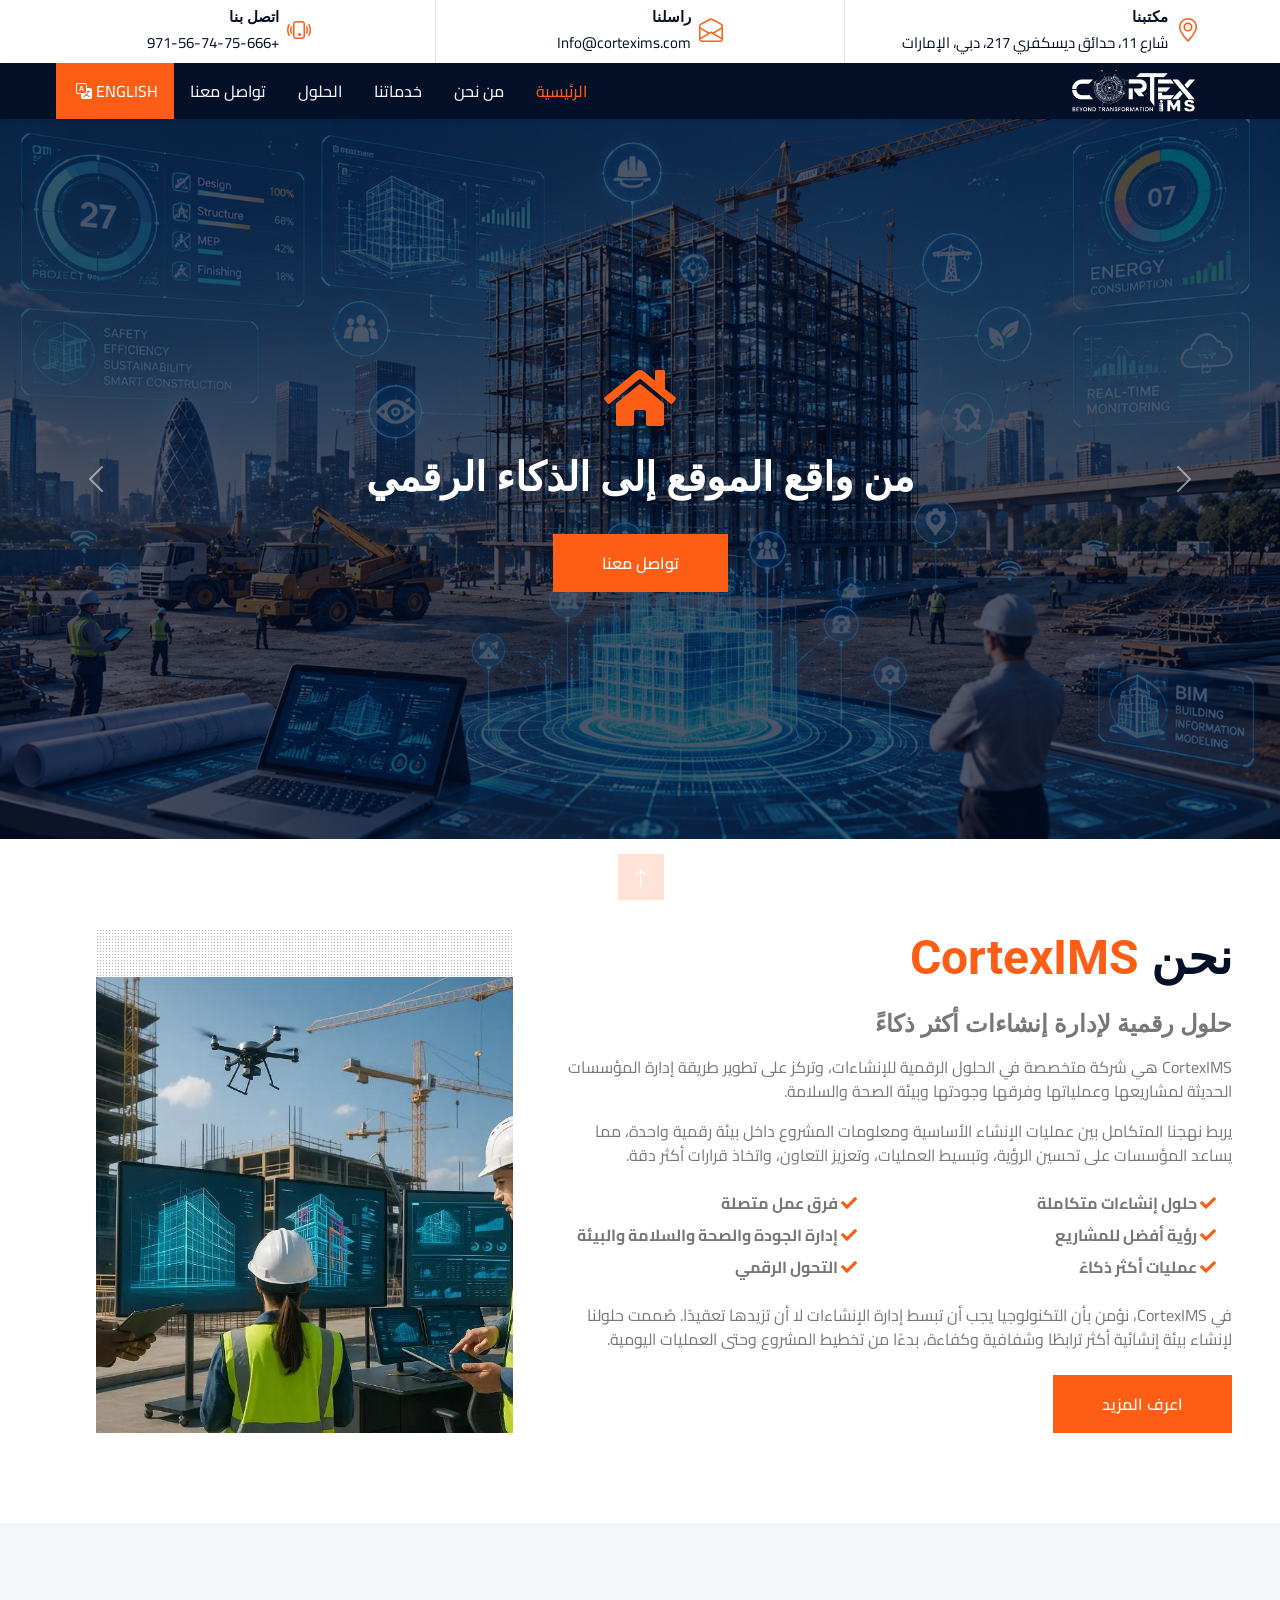
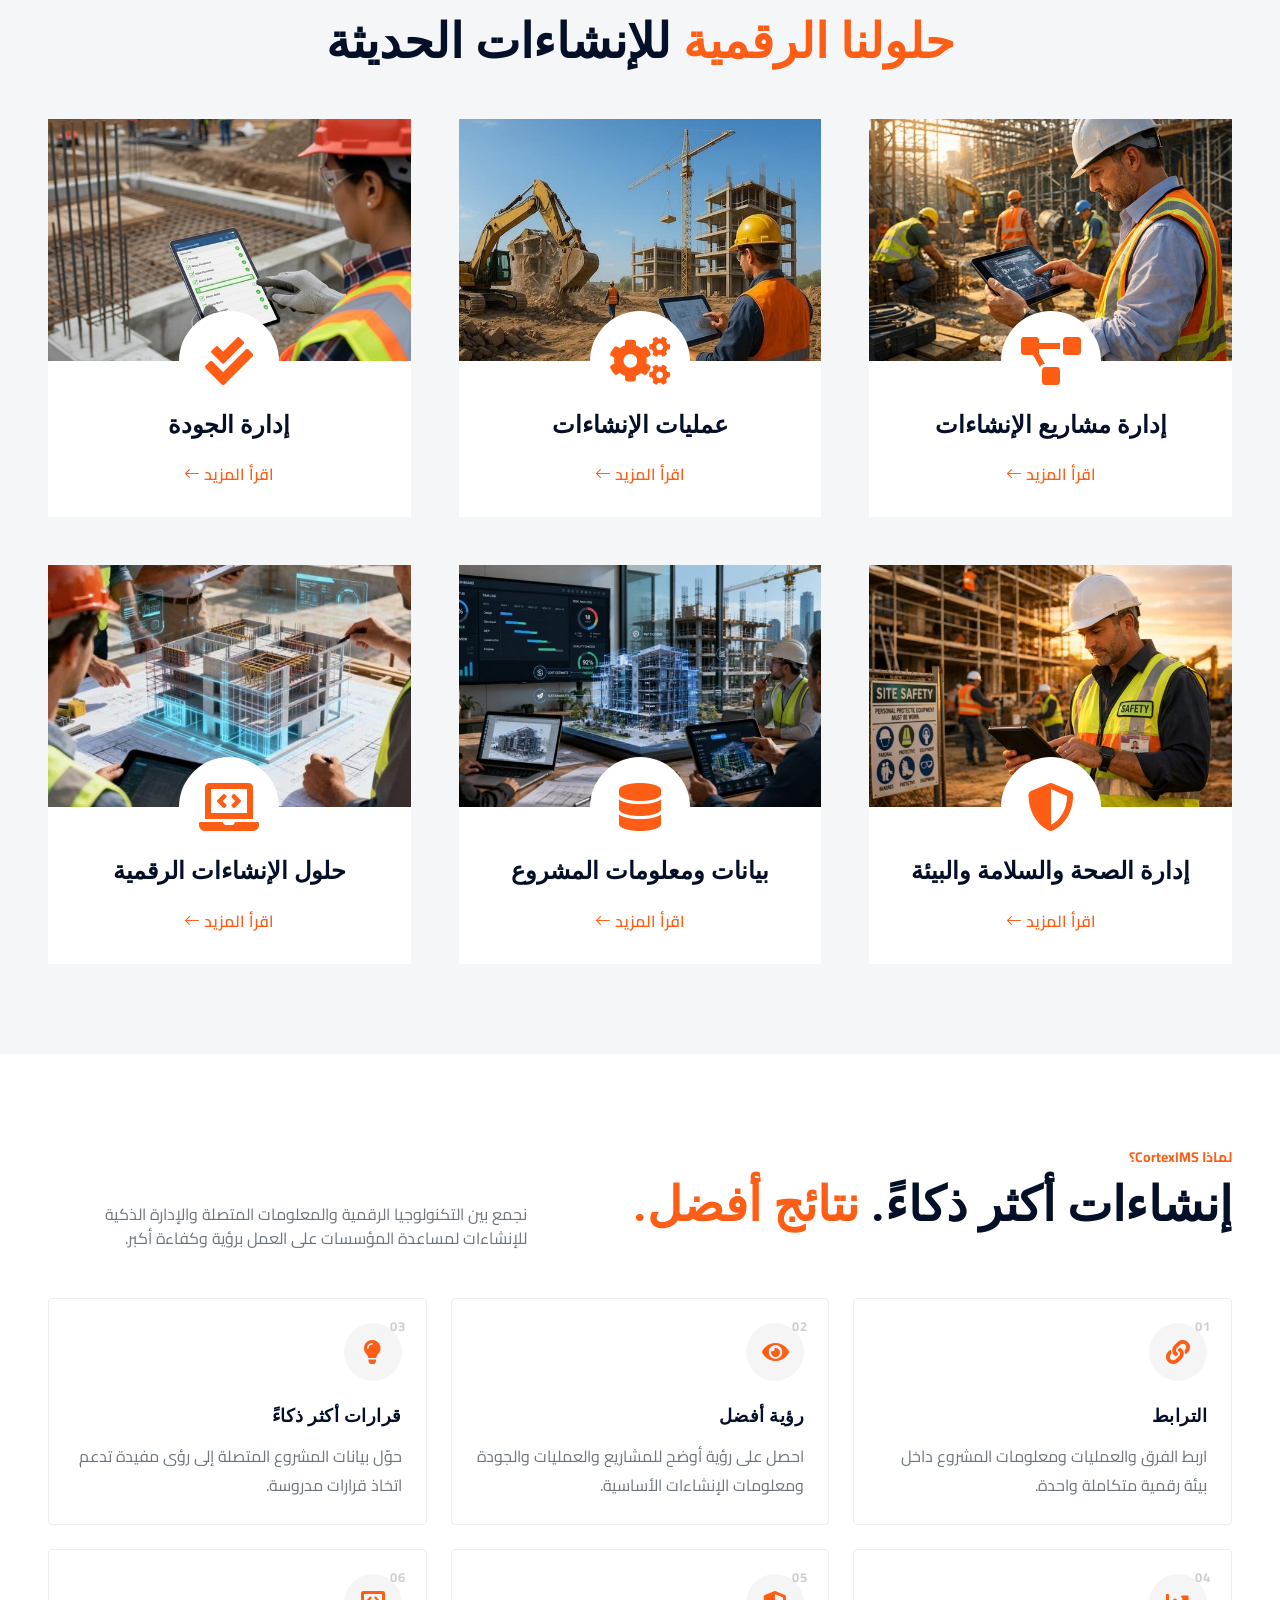
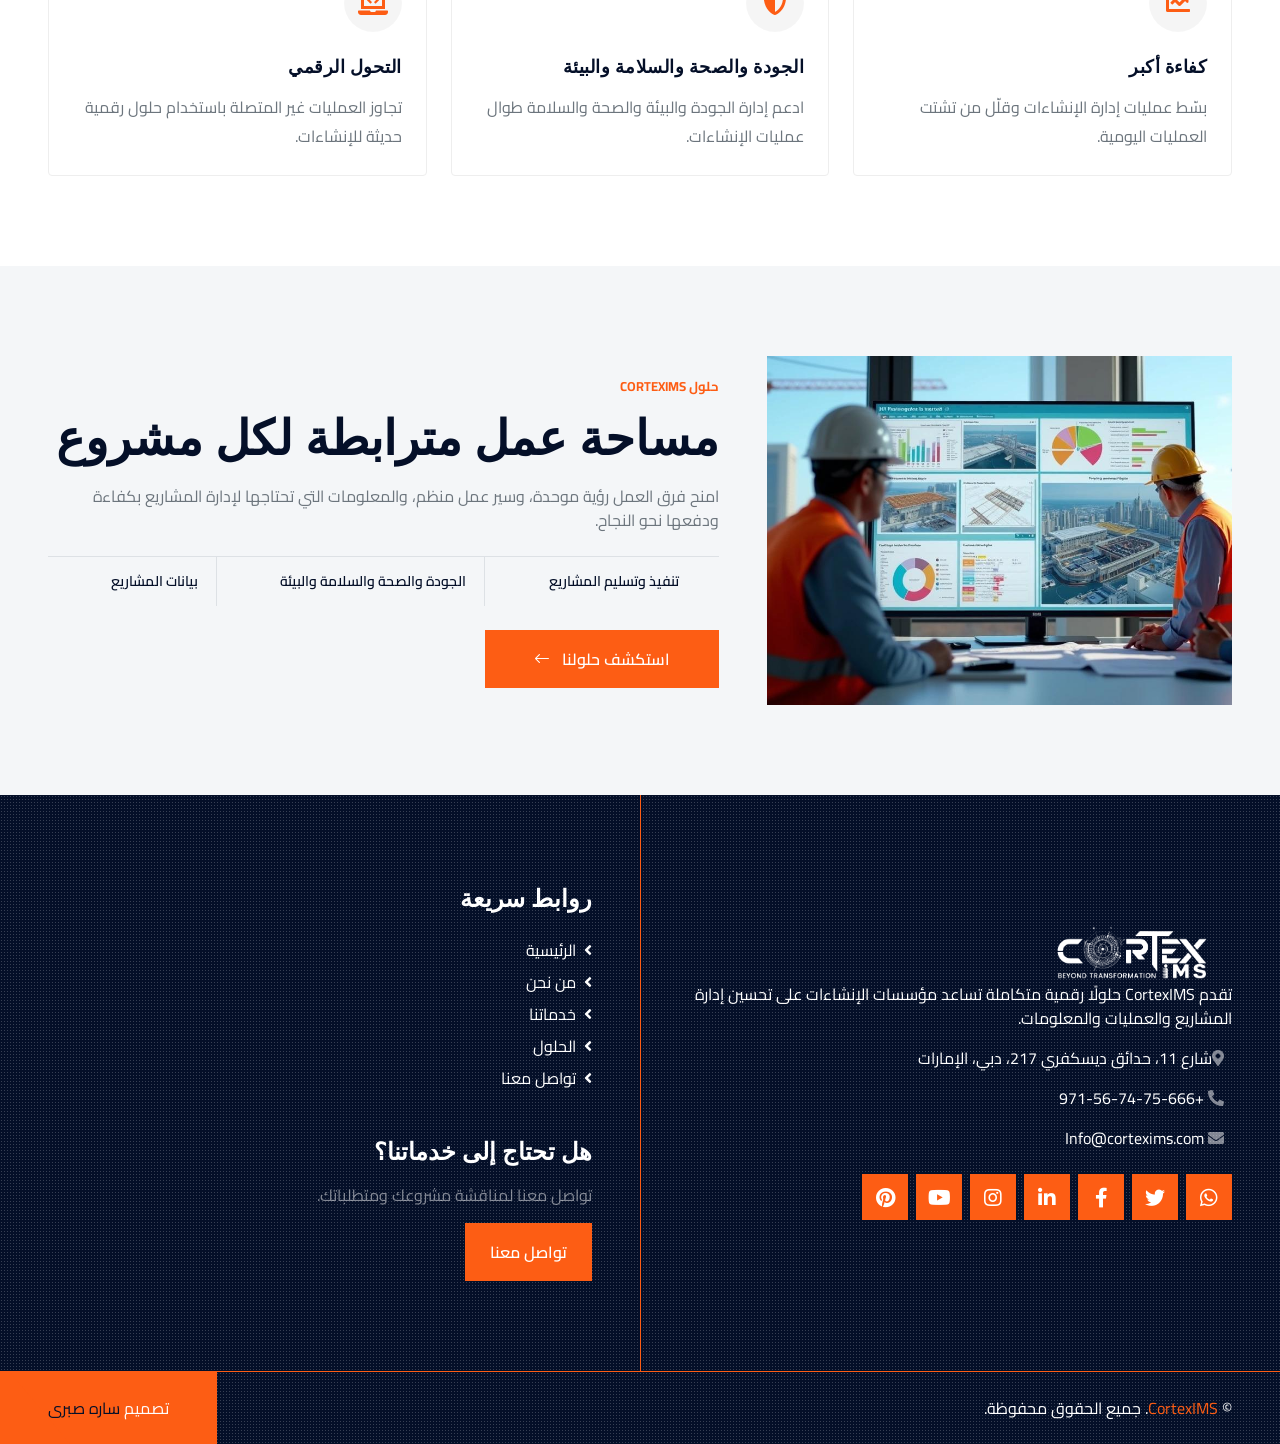
==== ar/index.html @ 87c85f41 "Initial commit" ====
<!DOCTYPE html>
<html lang="ar" dir="rtl">
<head>
    <meta charset="utf-8">
    <title>Construction Management Solutions in UAE | CortexIMS</title>
    <meta content="width=device-width, initial-scale=1.0" name="viewport">
    <meta name="description" content="CortexIMS connects construction projects, operations, quality, EHS and project data with digital solutions built for construction teams in the UAE.">
    <!-- Favicon -->
    <link href="../img/favicon.ico" rel="icon">

    <!-- Google Web Fonts -->
    <link rel="preconnect" href="https://fonts.gstatic.com">
    <link href="https://fonts.googleapis.com/css2?family=Cairo:wght@400;500;600;700&family=Open+Sans:wght@400;600&family=Roboto:wght@500;700&display=swap" rel="stylesheet"> 

    <!-- Icon Font Stylesheet -->
    <link href="https://cdnjs.cloudflare.com/ajax/libs/font-awesome/5.15.0/css/all.min.css" rel="stylesheet">
    <link href="https://cdn.jsdelivr.net/npm/bootstrap-icons@1.4.1/font/bootstrap-icons.css" rel="stylesheet">

    <!-- Libraries Stylesheet -->
    <link href="../lib/owlcarousel/assets/owl.carousel.min.css" rel="stylesheet">
    <link href="../lib/lightbox/css/lightbox.min.css" rel="stylesheet">

    <!-- Customized Bootstrap Stylesheet -->
    <link href="../css/bootstrap.min.css" rel="stylesheet">

    <!-- Template Stylesheet -->
    <link href="../css/style.css" rel="stylesheet">
   
</head>

<body>
    <!-- Topbar Start -->
    <div class="site-topbar container-fluid px-5 d-none d-lg-block" dir="rtl">
        <div class="row gx-5">
            <div class="col-lg-4 text-center py-3">
                <div class="d-inline-flex align-items-center" style="gap: .5rem;">
                    <i class="bi bi-geo-alt fs-2 text-primary"></i>
                    <div class="text-end">
                        <h6 class="fw-bold">مكتبنا</h6>
                       <a href="https://www.google.com/maps/search/?api=1&query=217+Discovery+Gardens+Street+11%2C+Dubai%2C+UAE"
   target="_blank"
   class="text-decoration-none text-dark" dir="rtl">
    شارع 11، حدائق ديسكفري 217، دبي، الإمارات
</a>
                    </div>
                </div>
            </div>
            <div class="col-lg-4 text-center border-start border-end py-3">
                <div class="d-inline-flex align-items-center" style="gap: .5rem;">
                    <i class="bi bi-envelope-open fs-2 text-primary"></i>
                    <div class="text-end">
                        <h6 class="fw-bold">راسلنا</h6>
                     <a href="mailto:Info@cortexims.com" class="text-decoration-none text-dark">
    Info@cortexims.com
</a>
                    </div>
                </div>
            </div>
            <div class="col-lg-4 text-center py-3">
                <div class="d-inline-flex align-items-center" style="gap: .5rem;">
                    <i class="bi bi-phone-vibrate fs-2 text-primary"></i>
                    <div class="text-end">
                        <h6 class="fw-bold">اتصل بنا</h6>
                       <a href="tel:+971567475666" class="text-decoration-none text-dark">
    +971-56-74-75-666
</a>
                    </div>
                </div>
            </div>
        </div>
    </div>
    <!-- Topbar End -->

<!-- Navbar Start -->
<div class="site-navbarar container-fluid sticky-top bg-dark shadow-sm px-4 px-lg-5"
     dir="rtl">

    <nav class="navbar navbar-expand-lg navbar-dark py-2 py-lg-0">

        <!-- Logo -->
        <a href="index.html"
           class="navbar-brand">
            <img src="../img/logo.png"
                 alt="شعار CortexIMS"
                 width="165"
                 class="img-fluid">
        </a>

        <!-- Mobile Toggle -->
        <button class="navbar-toggler"
                type="button"
                data-bs-toggle="collapse"
                data-bs-target="#navbarCollapse"
                aria-controls="navbarCollapse"
                aria-expanded="false"
                aria-label="فتح القائمة">
            <span class="navbar-toggler-icon"></span>
        </button>

        <!-- Menu -->
        <div class="collapse navbar-collapse"
             id="navbarCollapse">

            <div class="navbar-nav ms-auto py-0 align-items-lg-center">

                <a href="index.html"
                   class="nav-item nav-link px-3 active">
                    الرئيسية
                </a>

                <a href="about.html"
                   class="nav-item nav-link px-3">
                    من نحن
                </a>

                <a href="service.html"
                   class="nav-item nav-link px-3">
                    خدماتنا
                </a>

                <a href="project.html"
                   class="nav-item nav-link px-3">
                    الحلول
                </a>

                <a href="contact.html"
                   class="nav-item nav-link px-3">
                    تواصل معنا
                </a>

                <!-- English -->
                <a href="../index.html"
                   class="nav-item nav-link bg-primary text-white px-3 ms-lg-2"
                   lang="en">
                    English
                    <i class="bi bi-translate ms-1"></i>
                </a>

            </div>

        </div>

    </nav>

</div>
<!-- Navbar End -->


    <!-- Carousel Start -->
    <div class="container-fluid p-0" dir="rtl">
        <div id="header-carousel" class="carousel slide carousel-fade" data-bs-ride="carousel">
            <div class="carousel-inner">
                <div class="carousel-item active">
                    <img class="w-100" src="../img/carousel-1.png" alt="حلول إدارة الإنشاءات الرقمية">
                    <div class="carousel-caption d-flex flex-column align-items-center justify-content-center">
                        <div class="p-3" style="max-width: 900px;">
                            <i class="fa fa-home fa-4x text-primary mb-4 d-none d-sm-block"></i>
                            <h2 class="display-6 text-white mb-md-4">من واقع الموقع إلى الذكاء الرقمي</h2>
                            <a href="tel:+971567475666" class="btn btn-primary py-md-3 px-md-5 mt-2">تواصل معنا</a>
                        </div>
                    </div>
                </div>
                <div class="carousel-item">
                    <img class="w-100" src="../img/carousel-2.png" alt="حلول رقمية متكاملة لإدارة الإنشاءات الحديثة">
                    <div class="carousel-caption d-flex flex-column align-items-center justify-content-center">
                        <div class="p-3" style="max-width: 900px;">
                            <i class="fa fa-tools fa-4x text-primary mb-4 d-none d-sm-block"></i>
                            <h2 class="display-6 text-white mb-md-4">حلول رقمية متكاملة<br>لإدارة الإنشاءات الحديثة</h2>
                            <a href="contact.html" class="btn btn-primary py-md-3 px-md-5 mt-2">تواصل معنا</a>
                        </div>
                    </div>
                </div>
            </div>
            <button class="carousel-control-prev" type="button" data-bs-target="#header-carousel"
                data-bs-slide="prev">
                <span class="carousel-control-prev-icon" aria-hidden="true"></span>
                <span class="visually-hidden">السابق</span>
            </button>
            <button class="carousel-control-next" type="button" data-bs-target="#header-carousel"
                data-bs-slide="next">
                <span class="carousel-control-next-icon" aria-hidden="true"></span>
                <span class="visually-hidden">التالي</span>
            </button>
        </div>
    </div>
    <!-- Carousel End -->

<!-- About Start -->

 <div class="container-fluid py-6 px-5" dir="rtl">
    <div class="row g-5">

        <div class="col-lg-7">
            <h1 class="display-5 mb-4">
                نحن <span class="text-primary">CortexIMS</span>
            </h1>

            <h4 class="mb-3 text-body">
                حلول رقمية لإدارة إنشاءات أكثر ذكاءً
            </h4>

            <p>
                CortexIMS هي شركة متخصصة في الحلول الرقمية للإنشاءات، وتركز على
                تطوير طريقة إدارة المؤسسات الحديثة لمشاريعها وعملياتها وفرقها
                وجودتها وبيئة الصحة والسلامة.
            </p>

            <p>
                يربط نهجنا المتكامل بين عمليات الإنشاء الأساسية ومعلومات المشروع
                داخل بيئة رقمية واحدة، مما يساعد المؤسسات على تحسين الرؤية،
                وتبسيط العمليات، وتعزيز التعاون، واتخاذ قرارات أكثر دقة.
            </p>

            <div class="row gx-5 py-2">
                <div class="col-sm-6 mb-2">
                    <p class="fw-bold mb-2">
                        <i class="fa fa-check text-primary me-3"></i>
                        حلول إنشاءات متكاملة
                    </p>

                    <p class="fw-bold mb-2">
                        <i class="fa fa-check text-primary me-3"></i>
                        رؤية أفضل للمشاريع
                    </p>

                    <p class="fw-bold mb-2">
                        <i class="fa fa-check text-primary me-3"></i>
                        عمليات أكثر ذكاءً
                    </p>
                </div>

                <div class="col-sm-6 mb-2">
                    <p class="fw-bold mb-2">
                        <i class="fa fa-check text-primary me-3"></i>
                        فرق عمل متصلة
                    </p>

                    <p class="fw-bold mb-2">
                        <i class="fa fa-check text-primary me-3"></i>
                        إدارة الجودة والصحة والسلامة والبيئة
                    </p>

                    <p class="fw-bold mb-2">
                        <i class="fa fa-check text-primary me-3"></i>
                        التحول الرقمي
                    </p>
                </div>
            </div>

            <p class="mb-4">
                في CortexIMS، نؤمن بأن التكنولوجيا يجب أن تبسط إدارة الإنشاءات
                لا أن تزيدها تعقيدًا. صُممت حلولنا لإنشاء بيئة إنشائية أكثر
                ترابطًا وشفافية وكفاءة، بدءًا من تخطيط المشروع وحتى العمليات
                اليومية.
            </p>

            <a href="about.html" class="btn btn-primary py-3 px-5">
                اعرف المزيد
            </a>
        </div>

        <div class="col-lg-5 pb-5" style="min-height: 400px;">
            <div class="position-relative bg-dark-radial h-100 ms-5">
                <img
                    class="position-absolute w-100 h-100 mt-5 ms-n5"
                    src="../img/ado23.jpg"
                    style="object-fit: cover;"
                    alt="حلول CortexIMS الرقمية لإدارة الإنشاءات">
            </div>
        </div>

    </div>
</div>  
<!-- About End -->

<!-- Services Start -->

<div class="container-fluid bg-light py-6 px-5" dir="rtl">
    <div class="text-center mx-auto mb-5" style="max-width: 750px;">
        <h2 class="display-5 mb-4">
            <span class="text-primary">حلولنا الرقمية</span>
            للإنشاءات الحديثة
        </h2>

        <!-- <p>
            اكتشف حلولًا رقمية متكاملة مصممة لتحسين إدارة مشاريع الإنشاءات،
            وتبسيط العمليات، وتعزيز التعاون، وتوفير رؤية أفضل لمشاريعك.
        </p> -->
    </div>

    <div class="row g-5">

        <!-- إدارة مشاريع الإنشاءات -->
        <div class="col-lg-4 col-md-6">
            <div class="service-item bg-white d-flex flex-column align-items-center text-center">
                <img class="img-fluid"
                     src="../img/service-1.jpg"
                     alt="حلول إدارة مشاريع الإنشاءات">

                <div class="service-icon bg-white">
                    <i class="fa fa-3x fa-project-diagram text-primary"></i>
                </div>

                <div class="px-4 pb-4">
                    <h4 class="mb-3">
                        إدارة مشاريع الإنشاءات
                    </h4>

                    <!-- <p>
                        أدر مشاريع الإنشاءات من خلال بيئة رقمية متصلة تساعد
                        على تحسين التنظيم والرؤية والتنسيق ومعلومات المشروع.
                    </p> -->

                    <a class="btn text-primary" href="service.html">
                        اقرأ المزيد <i class="bi bi-arrow-left"></i>
                    </a>
                </div>
            </div>
        </div>

        <!-- إدارة العمليات -->
        <div class="col-lg-4 col-md-6">
            <div class="service-item bg-white rounded d-flex flex-column align-items-center text-center">
                <img class="img-fluid"
                     src="../img/service-2.jpg"
                     alt="إدارة عمليات الإنشاءات">

                <div class="service-icon bg-white">
                    <i class="fa fa-3x fa-cogs text-primary"></i>
                </div>

                <div class="px-4 pb-4">
                    <h4 class="mb-3">
                        عمليات الإنشاءات
                    </h4>

                    <!-- <p>
                        بسّط عمليات الإنشاءات واربط بين الفرق والعمليات
                        والمعلومات لتحسين الكفاءة في الأنشطة اليومية للمشروع.
                    </p> -->

                    <a class="btn text-primary" href="service.html">
                        اقرأ المزيد <i class="bi bi-arrow-left"></i>
                    </a>
                </div>
            </div>
        </div>

        <!-- إدارة الجودة -->
        <div class="col-lg-4 col-md-6">
            <div class="service-item bg-white rounded d-flex flex-column align-items-center text-center">
                <img class="img-fluid"
                     src="../img/service-3.jpg"
                     alt="إدارة جودة الإنشاءات">

                <div class="service-icon bg-white">
                    <i class="fa fa-3x fa-check-double text-primary"></i>
                </div>

                <div class="px-4 pb-4">
                    <h4 class="mb-3">
                        إدارة الجودة
                    </h4>

                    <!-- <p>
                        ادعم عمليات جودة الإنشاءات من خلال رؤية أفضل،
                        ومعلومات منظمة، وسير عمل متصل عبر مشاريعك.
                    </p> -->

                    <a class="btn text-primary" href="service.html">
                        اقرأ المزيد <i class="bi bi-arrow-left"></i>
                    </a>
                </div>
            </div>
        </div>

        <!-- إدارة الصحة والسلامة والبيئة -->
        <div class="col-lg-4 col-md-6">
            <div class="service-item bg-white rounded d-flex flex-column align-items-center text-center">
                <img class="img-fluid"
                     src="../img/service-4.jpg"
                     alt="إدارة الصحة والسلامة والبيئة في الإنشاءات">

                <div class="service-icon bg-white">
                    <i class="fa fa-3x fa-shield-alt text-primary"></i>
                </div>

                <div class="px-4 pb-4">
                    <h4 class="mb-3">
                        إدارة الصحة والسلامة والبيئة
                    </h4>

                    <!-- <p>
                        ادمج البيئة والصحة والسلامة في عمليات إدارة الإنشاءات،
                        وحسّن الرؤية عبر جميع أنشطة الصحة والسلامة والبيئة.
                    </p> -->

                    <a class="btn text-primary" href="service.html">
                        اقرأ المزيد <i class="bi bi-arrow-left"></i>
                    </a>
                </div>
            </div>
        </div>

        <!-- بيانات ومعلومات المشروع -->
        <div class="col-lg-4 col-md-6">
            <div class="service-item bg-white rounded d-flex flex-column align-items-center text-center">
                <img class="img-fluid"
                     src="../img/service-5.jpg"
                     alt="إدارة بيانات ومعلومات مشاريع الإنشاءات">

                <div class="service-icon bg-white">
                    <i class="fa fa-3x fa-database text-primary"></i>
                </div>

                <div class="px-4 pb-4">
                    <h4 class="mb-3">
                        بيانات ومعلومات المشروع
                    </h4>

                    <!-- <p>
                        اجمع معلومات المشروع الأساسية في مكان واحد، واجعل
                        بيانات الإنشاءات أسهل في الوصول والإدارة والاستخدام
                        لاتخاذ قرارات مدروسة.
                    </p> -->

                    <a class="btn text-primary" href="service.html">
                        اقرأ المزيد <i class="bi bi-arrow-left"></i>
                    </a>
                </div>
            </div>
        </div>

        <!-- التحول الرقمي -->
        <div class="col-lg-4 col-md-6">
            <div class="service-item bg-white rounded d-flex flex-column align-items-center text-center">
                <img class="img-fluid"
                     src="../img/service-6.jpg"
                     alt="التحول الرقمي في قطاع الإنشاءات">

                <div class="service-icon bg-white">
                    <i class="fa fa-3x fa-laptop-code text-primary"></i>
                </div>

                <div class="px-4 pb-4">
                    <h4 class="mb-3">
                        حلول الإنشاءات الرقمية
                    </h4>

                    <!-- <p>
                        طوّر عمليات الإنشاءات التقليدية باستخدام حلول رقمية
                        متكاملة مصممة لدعم مؤسسات الإنشاءات الحديثة.
                    </p> -->

                    <a class="btn text-primary" href="service.html">
                        اقرأ المزيد <i class="bi bi-arrow-left"></i>
                    </a>
                </div>
            </div>
        </div>

    </div>
</div>
<!-- Services End -->

<!-- Why Choose Start -->
<div class="container-fluid py-6 px-5 bg-white" dir="rtl">
    <div class="row align-items-end mb-5">
        <div class="col-lg-7">
            <span class="text-primary fw-bold small">
                لماذا CortexIMS؟
            </span>

            <h2 class="display-5 mt-2 mb-3">
                إنشاءات أكثر ذكاءً.
                <span class="text-primary">نتائج أفضل.</span>
            </h2>
        </div>

        <div class="col-lg-5">
            <p class="mb-0 text-muted">
                نجمع بين التكنولوجيا الرقمية والمعلومات المتصلة والإدارة
                الذكية للإنشاءات لمساعدة المؤسسات على العمل برؤية وكفاءة أكبر.
            </p>
        </div>
    </div>

    <div class="row g-4">

        <!-- البطاقة 01 -->
        <div class="col-lg-4 col-md-6">
            <div class="why-card bg-white p-4 h-100 position-relative">
                <div class="why-number">01</div>

                <div class="why-icon mb-4">
                    <i class="fa fa-link"></i>
                </div>

                <h4 class="mb-3">
                    الترابط
                </h4>

                <p class="text-muted mb-0">
                    اربط الفرق والعمليات ومعلومات المشروع داخل بيئة رقمية
                    متكاملة واحدة.
                </p>
            </div>
        </div>

        <!-- البطاقة 02 -->
        <div class="col-lg-4 col-md-6">
            <div class="why-card bg-white p-4 h-100 position-relative">
                <div class="why-number">02</div>

                <div class="why-icon mb-4">
                    <i class="fa fa-eye"></i>
                </div>

                <h4 class="mb-3">
                    رؤية أفضل
                </h4>

                <p class="text-muted mb-0">
                    احصل على رؤية أوضح للمشاريع والعمليات والجودة ومعلومات
                    الإنشاءات الأساسية.
                </p>
            </div>
        </div>

        <!-- البطاقة 03 -->
        <div class="col-lg-4 col-md-6">
            <div class="why-card bg-white p-4 h-100 position-relative">
                <div class="why-number">03</div>

                <div class="why-icon mb-4">
                    <i class="fa fa-lightbulb"></i>
                </div>

                <h4 class="mb-3">
                    قرارات أكثر ذكاءً
                </h4>

                <p class="text-muted mb-0">
                    حوّل بيانات المشروع المتصلة إلى رؤى مفيدة تدعم اتخاذ
                    قرارات مدروسة.
                </p>
            </div>
        </div>

        <!-- البطاقة 04 -->
        <div class="col-lg-4 col-md-6">
            <div class="why-card bg-white p-4 h-100 position-relative">
                <div class="why-number">04</div>

                <div class="why-icon mb-4">
                    <i class="fa fa-chart-line"></i>
                </div>

                <h4 class="mb-3">
                    كفاءة أكبر
                </h4>

                <p class="text-muted mb-0">
                    بسّط عمليات إدارة الإنشاءات وقلّل من تشتت العمليات اليومية.
                </p>
            </div>
        </div>

        <!-- البطاقة 05 -->
        <div class="col-lg-4 col-md-6">
            <div class="why-card bg-white p-4 h-100 position-relative">
                <div class="why-number">05</div>

                <div class="why-icon mb-4">
                    <i class="fa fa-shield-alt"></i>
                </div>

                <h4 class="mb-3">
                    الجودة والصحة والسلامة والبيئة
                </h4>

                <p class="text-muted mb-0">
                    ادعم إدارة الجودة والبيئة والصحة والسلامة طوال عمليات
                    الإنشاءات.
                </p>
            </div>
        </div>

        <!-- البطاقة 06 -->
        <div class="col-lg-4 col-md-6">
            <div class="why-card bg-white p-4 h-100 position-relative">
                <div class="why-number">06</div>

                <div class="why-icon mb-4">
                    <i class="fa fa-laptop-code"></i>
                </div>

                <h4 class="mb-3">
                    التحول الرقمي
                </h4>

                <p class="text-muted mb-0">
                    تجاوز العمليات غير المتصلة باستخدام حلول رقمية حديثة
                    للإنشاءات.
                </p>
            </div>
        </div>

    </div>
</div>
<!-- Why Choose End -->
<!-- Portfolio Start -->
<section class="container-fluid home-solutions-bridge py-6 px-5" dir="rtl">

    <div class="row g-5 align-items-center">

        <!-- Image -->
        <div class="col-lg-5">
            <img class="home-solutions-image"
                 src="../img/what.jpg"
                 alt="مشروع إنشائي مدعوم بحلول رقمية مترابطة"
                 loading="lazy">
        </div>

        <!-- Content -->
        <div class="col-lg-7">

            <span class="solutions-eyebrow">
                حلول CORTEXIMS
            </span>

            <h2 class="display-5 text-uppercase mb-3">
                مساحة عمل مترابطة لكل مشروع
            </h2>

            <p class="text-muted mb-4">
                امنح فرق العمل رؤية موحدة، وسير عمل منظم، والمعلومات التي تحتاجها
                لإدارة المشاريع بكفاءة ودفعها نحو النجاح.
            </p>

            <ul class="home-solutions-focus list-unstyled d-flex flex-wrap mb-4">

                <li>
                    تنفيذ وتسليم المشاريع
                </li>

                <li>
                    الجودة والصحة والسلامة والبيئة
                </li>

                <li>
                    بيانات المشاريع
                </li>

            </ul>

            <a href="project.html#solutions-list"
               class="btn btn-primary py-3 px-5">

                استكشف حلولنا

                <i class="bi bi-arrow-left me-2"
                   aria-hidden="true">
                </i>

            </a>

        </div>

    </div>

</section>
<!-- Portfolio End -->

     <!-- Footer Start -->
    <div class="footer container-fluid position-relative bg-dark bg-light-radial text-white-50 py-6 px-5" dir="rtl">
        <div class="row g-5">
            <div class="col-lg-6 pe-lg-5">
                <a href="index.html" class="navbar-brand">
                    <h1 class="m-0 display-4 text-uppercase text-white"><img src="../img/logo.png" alt="شعار CortexIMS" width="200"></h1>
                </a>
                <p class="text-decoration-none text-white">تقدم CortexIMS حلولًا رقمية متكاملة تساعد مؤسسات الإنشاءات على تحسين إدارة المشاريع والعمليات والمعلومات.</p>
                <p><i class="fa fa-map-marker-alt me-2"></i><a href="https://www.google.com/maps/search/?api=1&query=217+Discovery+Gardens+Street+11%2C+Dubai%2C+UAE"
   target="_blank" class="text-decoration-none text-white">شارع 11، حدائق ديسكفري 217، دبي، الإمارات</a></p>
                <p><i class="fa fa-phone-alt me-2"></i> <a href="tel:+971567475666" class="text-decoration-none text-white">
    +971-56-74-75-666</a></p>
                <p><i class="fa fa-envelope me-2"></i><a href="mailto:Info@cortexims.com" class="text-decoration-none text-white">
    Info@cortexims.com</a></p>
                <div class="d-flex justify-content-start mt-4">
              
              <a class="btn btn-lg btn-primary btn-lg-square rounded-0 me-2"
   href="https://wa.me/971567475666"
   target="_blank" rel="noopener">
    <i class="fab fa-whatsapp"></i>
</a>

<a class="btn btn-lg btn-primary btn-lg-square rounded-0 me-2"
   href="https://twitter.com/cortexims"
   target="_blank"
   rel="noopener">
    <i class="fab fa-twitter"></i>
</a>

<a class="btn btn-lg btn-primary btn-lg-square rounded-0 me-2"
   href="https://www.facebook.com/cortexims"
   target="_blank"
   rel="noopener">
    <i class="fab fa-facebook-f"></i>
</a>

<a class="btn btn-lg btn-primary btn-lg-square rounded-0 me-2"
   href="https://www.linkedin.com/company/102690539/"
   target="_blank"
   rel="noopener">
    <i class="fab fa-linkedin-in"></i>
</a>

<a class="btn btn-lg btn-primary btn-lg-square rounded-0 me-2"
   href="https://www.instagram.com/cortexims/"
   target="_blank"
   rel="noopener">
    <i class="fab fa-instagram"></i>
</a>

<a class="btn btn-lg btn-primary btn-lg-square rounded-0 me-2"
   href="https://www.youtube.com/@cortexims"
   target="_blank"
   rel="noopener">
    <i class="fab fa-youtube"></i>
</a>

<a class="btn btn-lg btn-primary btn-lg-square rounded-0"
   href="https://www.pinterest.com/cortexims/"
   target="_blank"
   rel="noopener">
    <i class="fab fa-pinterest"></i>
</a>
                </div>
            </div>
            <div class="col-lg-6 ps-lg-5">
                <div class="row g-5">
                    <div class="col-sm-6">
    <h4 class="text-white mb-4">روابط سريعة</h4>

<div class="d-flex flex-column justify-content-start">
    <a class="text-white mb-2" href="index.html">
        <i class="fa fa-angle-right me-2 text-white"></i>الرئيسية
    </a>
    <a class="text-white mb-2" href="about.html">
        <i class="fa fa-angle-right me-2 text-white"></i>من نحن
    </a>
    <a class="text-white mb-2" href="service.html">
        <i class="fa fa-angle-right me-2 text-white"></i>خدماتنا
    </a>
    <a class="text-white mb-2" href="project.html">
        <i class="fa fa-angle-right me-2 text-white"></i>الحلول
    </a>
    <a class="text-white" href="contact.html">
        <i class="fa fa-angle-right me-2 text-white"></i>تواصل معنا
    </a>
</div>
                    </div>
                   
<div class="col-sm-12">
    <h4 class="text-white mb-3">هل تحتاج إلى خدماتنا؟</h4>
    <p class="text-white-50 mb-3">
        تواصل معنا لمناقشة مشروعك ومتطلباتك.
    </p>
    <a href="contact.html" class="btn btn-primary px-4 py-3">
        تواصل معنا
    </a>
</div>         </div>
            </div>
        </div>
    </div>
    <div class="container-fluid bg-dark bg-light-radial text-white border-top border-primary px-0">
        <div class="d-flex flex-column flex-md-row justify-content-between">
            <div class="py-4 px-5 text-center text-md-start">
                <p class="mb-0">&copy; <a class="text-primary" href="index.html">CortexIMS</a>. جميع الحقوق محفوظة.</p>
            </div>
            <div class="py-4 px-5 bg-primary footer-shape position-relative text-center text-md-end">
                <p class="mb-0">تصميم <a class="text-dark" href="https://sarasabr.github.io/portfoliosara/">ساره صبرى</a></p>
            </div>
        </div>
    </div>
    <!-- Footer End -->


    <!-- Back to Top -->
    <a href="#" class="btn btn-lg btn-primary btn-lg-square back-to-top"><i class="bi bi-arrow-up"></i></a>


    <!-- JavaScript Libraries -->
    <script src="https://code.jquery.com/jquery-3.4.1.min.js"></script>
    <script src="https://cdn.jsdelivr.net/npm/bootstrap@5.0.0/dist/js/bootstrap.bundle.min.js"></script>
    <script src="../lib/easing/easing.min.js"></script>
    <script src="../lib/waypoints/waypoints.min.js"></script>
    <script src="../lib/owlcarousel/owl.carousel.min.js"></script>
    <script src="../lib/isotope/isotope.pkgd.min.js"></script>
    <script src="../lib/lightbox/js/lightbox.min.js"></script>

    <!-- Template Javascript -->
    <script src="../js/main.js"></script>
</body>

</html>
---- css/style.css ----
:root {
    --primary: #FD5D14;
    --secondary: #FDBE33;
    --light: #F4F6F8;
    --dark: #040F28;
}

.pt-6 {
    padding-top: 90px;
}

.pb-6 {
    padding-bottom: 90px;
}

.py-6 {
    padding-top: 90px;
    padding-bottom: 90px;
}

.btn {
    position: relative;
    font-weight: 600;
    text-transform: uppercase;
    transition: .5s;
}

.btn::after {
    position: absolute;
    content: "";
    width: 0;
    height: 5px;
    bottom: -1px;
    left: 50%;
    background: var(--primary);
    transition: .5s;
}

.btn.btn-primary::after {
    background: var(--dark);
}

.btn:hover::after,
.btn.active::after {
    width: 50%;
    left: 25%;
}

.btn-primary {
    color: #FFFFFF;
}

.btn-square {
    width: 36px;
    height: 36px;
}

.btn-sm-square {
    width: 28px;
    height: 28px;
}

.btn-lg-square {
    width: 46px;
    height: 46px;
}

.btn-square,
.btn-sm-square,
.btn-lg-square {
    padding-left: 0;
    padding-right: 0;
    text-align: center;
}

.back-to-top {
    position: fixed;
    display: none;
    left: 50%;
    bottom: 0;
    margin-left: -22px;
    border-radius: 0;
    z-index: 99;
}

.bg-dark-radial {
    background-image: -webkit-repeating-radial-gradient(center center, rgba(0, 0, 0, 0.3), rgba(0, 0, 0, 0.3) 1px, transparent 1px, transparent 100%);
    background-image: -moz-repeating-radial-gradient(center center, rgba(0, 0, 0, 0.3), rgba(0, 0, 0, 0.3) 1px, transparent 1px, transparent 100%);
    background-image: -ms-repeating-radial-gradient(center center, rgba(0, 0, 0, 0.3), rgba(0, 0, 0, 0.3) 1px, transparent 1px, transparent 100%);
    background-image: -o-repeating-radial-gradient(center center, rgba(0, 0, 0, 0.3), rgba(0, 0, 0, 0.3) 1px, transparent 1px, transparent 100%);
    background-image: repeating-radial-gradient(center center, rgba(0, 0, 0, 0.3), rgba(0, 0, 0, 0.3) 1px, transparent 1px, transparent 100%);
    background-size: 3px 3px;
}

.bg-light-radial {
    background-image: -webkit-repeating-radial-gradient(center center, rgba(256, 256, 256, 0.2), rgba(256, 256, 256, 0.2) 1px, transparent 1px, transparent 100%);
    background-image: -moz-repeating-radial-gradient(center center, rgba(256, 256, 256, 0.2), rgba(256, 256, 256, 0.2) 1px, transparent 1px, transparent 100%);
    background-image: -ms-repeating-radial-gradient(center center, rgba(256, 256, 256, 0.2), rgba(256, 256, 256, 0.2) 1px, transparent 1px, transparent 100%);
    background-image: -o-repeating-radial-gradient(center center, rgba(256, 256, 256, 0.2), rgba(256, 256, 256, 0.2) 1px, transparent 1px, transparent 100%);
    background-image: repeating-radial-gradient(center center, rgba(256, 256, 256, 0.2), rgba(256, 256, 256, 0.2) 1px, transparent 1px, transparent 100%);
    background-size: 3px 3px;
}

.navbar-dark .navbar-nav .nav-link {
    position: relative;
    padding: 35px 15px;
    font-size: 18px;
    text-transform: uppercase;
    color: var(--light);
    outline: none;
    transition: .5s;
}

.navbar-dark .navbar-nav .nav-link:hover,
.navbar-dark .navbar-nav .nav-link.active {
    color: var(--primary);
}

.site-topbar .col-lg-4 {
    padding-block: .5rem !important;
}

.site-topbar i {
    font-size: 1.5rem !important;
}

.site-topbar h6 {
    margin-bottom: .25rem;
    font-size: 15px;
}

.site-topbar a {
    font-size: 15px;
}

.site-navbar .navbar {
    padding-block: .5rem !important;
}

.site-navbar {
    padding-inline-start: 1.5rem !important;
    padding-inline-end: 0 !important;
}

.site-navbar .navbar-brand img {
    width: 160px;
    max-width: 100%;
}

.site-navbar .navbar-brand {
    margin-inline-end: 1rem;
}

.site-navbar .navbar-nav .nav-link {
    padding: 1rem .75rem;
    font-size: 16px;
}

.site-navbar .site-language-link {
    display: inline-flex;
    align-items: center;
    gap: .35rem;
    margin-inline-start: .5rem;
    padding-inline: .75rem;
    white-space: nowrap;
}

.site-navbar .navbar-nav .site-language-link,
.site-navbar .navbar-nav .site-language-link:hover {
    color: #fff;
}

.rtl-navbar-header {
    display: flex;
    align-items: center;
    gap: .5rem;
    flex: 0 0 auto;
}
/* Arabic Navbar */

.site-navbarar .navbar-nav .nav-link {
    padding-block: 1rem;
    font-family: 'Cairo', sans-serif;
    font-size: 16px;
    font-weight: 500;
}

/* Desktop */
@media (min-width: 992px) {

    /* Push the menu to the far end */
    .site-navbarar .navbar-collapse {
        margin-left: 0 !important;
    }

    .site-navbarar .navbar-nav {
        margin-right: auto !important;
        margin-left: 0 !important;
    }

}

/* Mobile & Tablet */
@media (max-width: 991.98px) {

    .site-navbarar .navbar-nav {
        margin-right: 0 !important;
    }

}
@media (max-width: 991.98px) {
    .site-navbar {
        padding-inline: .75rem !important;
    }

    .site-navbar .navbar-nav .nav-link {
        padding: .625rem .75rem;
    }

    .site-navbar .site-language-link {
        width: fit-content;
        margin: .5rem 0;
    }

    html[dir="rtl"] .rtl-navbar-container {
        padding-inline: .75rem !important;
    }

    html[dir="rtl"] .rtl-navbar-header .navbar-brand {
        margin: 0;
    }

    html[dir="rtl"] .rtl-navbar-header img {
        width: 160px;
        max-width: 100%;
    }

    .navbar-dark .navbar-nav .nav-link  {
        margin-left: 0;
        padding: 10px 0;
    }
}

.carousel-caption {
    top: 0;
    left: 0;
    right: 0;
    bottom: 0;
    background: rgba(4, 15, 40, .7);
    z-index: 1;
}

@media (max-width: 576px) {
    .carousel-caption h4 {
        font-size: 18px;
        font-weight: 500 !important;
    }

    .carousel-caption h1 {
        font-size: 30px;
        font-weight: 600 !important;
    }
}

.page-header {
    height: 300px;
    display: flex;
    flex-direction: column;
    align-items: center;
    justify-content: center;
    background: linear-gradient(rgba(4, 15, 40, .7), rgba(4, 15, 40, .7)), url(../img/carousel-1.png) center center no-repeat;
    background-size: cover;
}

.service-item .service-icon {
    margin-top: -50px;
    width: 100px;
    height: 100px;
    display: flex;
    align-items: center;
    justify-content: center;
    border-radius: 100px;
}

.service-item .service-icon i {
    transition: .2s;
}

.service-item:hover .service-icon i {
    font-size: 60px;
}
/*  */

/* Modern Why Choose Section */
.why-card {
    border: 1px solid #eeeeee;
    border-radius: 4px;
    transition: all 0.3s ease;
    overflow: hidden;
}

.why-card:hover {
    transform: translateY(-8px);
    box-shadow: 0 15px 40px rgba(0, 0, 0, 0.08);
}

.why-number {
    position: absolute;
    top: 18px;
    right: 20px;
    font-size: 13px;
    font-weight: 700;
    letter-spacing: 1px;
    opacity: 0.35;
}

.why-icon {
    width: 58px;
    height: 58px;
    display: flex;
    align-items: center;
    justify-content: center;
    background: rgba(0, 0, 0, 0.04);
    color: var(--primary);
    font-size: 24px;
    border-radius: 50%;
    transition: all 0.3s ease;
}

.why-card:hover .why-icon {
    background: var(--primary);
    color: #fff;
}

.why-card h4 {
    font-size: 18px;
    letter-spacing: 0.5px;
}

.why-card p {
    line-height: 1.8;
}

/*  */
.portfolio-item {
    margin-bottom: 60px;
}

.portfolio-title {
    position: absolute;
    display: flex;
    flex-direction: column;
    justify-content: center;
    height: 120px;
    padding: 0 30px;
    right: 30px;
    left: 30px;
    bottom: -60px;
    background: #FFFFFF;
    z-index: 3;
}

.portfolio-btn {
    position: absolute;
    display: inline-block;
    top: 50%;
    left: 50%;
    margin-top: -60px;
    margin-left: -60px;
    font-size: 120px;
    line-height: 0;
    transition: .1s;
    transition-delay: .3s;
    z-index: 2;
    opacity: 0;
}

.portfolio-item:hover .portfolio-btn {
    opacity: 1;
}

.portfolio-box::before,
.portfolio-box::after {
    position: absolute;
    content: "";
    width: 0;
    height: 100%;
    top: 0;
    transition: .5s;
    z-index: 1;
    background: rgba(4, 15, 40, .7);
}

.portfolio-box::before {
    left: 0;
}

.portfolio-box::after {
    right: 0;
}

.portfolio-item:hover .portfolio-box::before {
    left: 0;
    width: 50%;
}

.portfolio-item:hover .portfolio-box::after {
    right: 0;
    width: 50%;
}

.home-solutions-bridge {
    background: var(--light);
}

.home-solutions-image {
    display: block;
    width: 100%;
    aspect-ratio: 4 / 3;
    object-fit: cover;
}

.home-solutions-bridge h2 {
    max-width: 680px;
    color: var(--dark);
    line-height: 1.2;
}

.home-solutions-focus {
    border-top: 1px solid #DDE1E5;
}

.home-solutions-focus li {
    flex: 1 1 auto;
    padding: 14px 18px;
    color: var(--dark);
    font-size: 14px;
    font-weight: 600;
}

.home-solutions-focus li:first-child {
    padding-inline-start: 0;
}

.home-solutions-focus li + li {
    border-inline-start: 1px solid #DDE1E5;
}

.solutions-intro {
    background: #FFFFFF;
}

.solutions-eyebrow {
    display: inline-block;
    margin-bottom: 14px;
    color: var(--primary);
    font-size: 13px;
    font-weight: 700;
    text-transform: uppercase;
}

.solutions-display {
    max-width: 560px;
    margin: 0;
    font-size: 42px;
    line-height: 1.18;
}

.solutions-lead {
    font-size: 20px;
    font-weight: 600;
    line-height: 1.6;
}

.solutions-principles {
    display: grid;
    grid-template-columns: repeat(3, minmax(0, 1fr));
    margin-top: 48px;
    border-top: 1px solid #DDE1E5;
    border-bottom: 1px solid #DDE1E5;
}

.solutions-principle {
    display: flex;
    align-items: center;
    gap: 14px;
    min-height: 76px;
    padding: 16px 20px;
}

.solutions-principle + .solutions-principle {
    border-inline-start: 1px solid #DDE1E5;
}

.solutions-principle span {
    color: var(--primary);
    font-size: 13px;
    font-weight: 700;
}

.solutions-principle strong {
    font-size: 17px;
}

.solutions-section-heading {
    display: flex;
    align-items: end;
    justify-content: space-between;
    gap: 32px;
    margin-bottom: 36px;
}

.solutions-section-heading > p {
    max-width: 420px;
    color: #68717D;
}

.solutions-card {
    display: flex;
    flex-direction: column;
    overflow: hidden;
    border: 1px solid #E3E6E9;
    border-radius: 4px;
    background: #FFFFFF;
    transition: transform .25s ease, box-shadow .25s ease;
}

.solutions-card:hover {
    transform: translateY(-4px);
    box-shadow: 0 12px 30px rgba(4, 15, 40, .1);
}

.solutions-card-image {
    position: relative;
    aspect-ratio: 16 / 9;
    overflow: hidden;
    background: var(--dark);
}

.solutions-card-image img {
    width: 100%;
    height: 100%;
    object-fit: cover;
}

.solutions-card-image span {
    position: absolute;
    inset-block-start: 14px;
    inset-inline-start: 14px;
    display: grid;
    width: 36px;
    height: 36px;
    place-items: center;
    background: var(--primary);
    color: #FFFFFF;
    font-size: 13px;
    font-weight: 700;
}

.solutions-card-body {
    display: flex;
    flex-direction: column;
    flex: 1;
    height: auto;
    padding: 24px;
}

.solutions-card-title {
    display: flex;
    align-items: start;
    gap: 12px;
    margin-bottom: 12px;
}

.solutions-card-title i {
    flex: 0 0 auto;
    margin-top: 4px;
    color: var(--primary);
    font-size: 20px;
}

.solutions-card-title h3 {
    margin: 0;
    font-size: 20px;
    line-height: 1.35;
}

.solutions-card-body > p {
    color: #68717D;
    line-height: 1.7;
}

.solutions-feature-list {
    display: grid;
    gap: 9px;
    margin: 8px 0 24px;
    padding: 0;
    list-style: none;
}

.solutions-feature-list li {
    display: flex;
    align-items: start;
    gap: 9px;
    color: #343B45;
    font-size: 14px;
    line-height: 1.5;
}

.solutions-feature-list li::before {
    flex: 0 0 auto;
    width: 6px;
    height: 6px;
    margin-top: 7px;
    border-radius: 50%;
    background: var(--primary);
    content: "";
}

.solutions-card-link {
    display: inline-flex;
    align-items: center;
    gap: 8px;
    margin-top: auto;
    color: var(--dark);
    font-size: 14px;
    font-weight: 700;
    text-decoration: none;
}

.solutions-card-link:hover {
    color: var(--primary);
}

.solutions-approach {
    background: var(--dark);
    color: #FFFFFF;
}

.solutions-approach-image {
    position: relative;
    aspect-ratio: 4 / 3;
    overflow: hidden;
    border-inline-start: 6px solid var(--primary);
}

.solutions-approach-image img {
    width: 100%;
    height: 100%;
    object-fit: cover;
}

.solutions-approach .solutions-eyebrow {
    color: var(--secondary);
}

.solutions-approach p {
    color: rgba(255, 255, 255, .78);
    line-height: 1.8;
}

.solutions-approach .solutions-slogan {
    margin: 24px 0 0;
    padding-inline-start: 18px;
    border-inline-start: 3px solid var(--primary);
    color: #FFFFFF;
    font-size: 20px;
    font-weight: 700;
}

.solutions-future {
    background: #F4F6F8;
}

.solutions-future-inner {
    display: grid;
    grid-template-columns: minmax(0, 1.4fr) minmax(280px, .8fr);
    gap: 56px;
    align-items: center;
    max-width: 1320px;
    margin: 0 auto;
}

.solutions-future-inner > div:first-child {
    max-width: 760px;
}

.solutions-future h2 {
    margin-bottom: 16px;
    font-size: 32px;
}

.solutions-future p {
    color: #68717D;
    line-height: 1.8;
}

.solutions-future-action {
    padding-inline-start: 28px;
    border-inline-start: 1px solid #D3D8DE;
}

.solutions-future-action h3 {
    font-size: 22px;
}

@media (min-width: 992px) {
    .testimonial,
    .contact-form {
        margin-left: -90px;
    }
}

@media (max-width: 767.98px) {
    html[dir="rtl"] .container-fluid.px-5 {
        padding-inline: 1.5rem !important;
    }

    html[dir="rtl"] .container-fluid.py-6 {
        padding-block: 56px !important;
    }

    .solutions-display {
        font-size: 34px;
    }

    .solutions-principles {
        grid-template-columns: 1fr;
        margin-top: 32px;
    }

    .solutions-principle {
        min-height: 60px;
        padding-inline: 4px;
    }

    .solutions-principle + .solutions-principle {
        border-top: 1px solid #DDE1E5;
        border-inline-start: 0;
    }

    .solutions-section-heading {
        display: block;
    }

    .solutions-section-heading > p {
        margin-top: 16px;
    }

    .solutions-card-body {
        height: auto;
    }

    .solutions-future-inner {
        grid-template-columns: 1fr;
        gap: 32px;
    }

    .solutions-future-action {
        padding: 24px 0 0;
        border-top: 1px solid #D3D8DE;
        border-inline-start: 0;
    }
}

@media (min-width: 992px) {
    html[dir="rtl"] .testimonial,
    html[dir="rtl"] .contact-form {
        margin-left: 0;
        margin-right: -90px;
    }
}

@media (max-width: 991.98px) {
    html[dir="rtl"] .container-fluid .display-6,
    html[dir="rtl"] .service-item .d-flex > h2 {
        min-width: 0;
        overflow-wrap: anywhere;
    }

    .portfolio-filter-wrap {
        display: block !important;
        width: 100%;
        max-width: 600px;
        box-sizing: border-box;
        margin-inline: auto;
        padding-inline: .5rem !important;
    }

    .portfolio-filter-wrap #portfolio-flters {
        display: flex;
        flex-wrap: wrap;
        justify-content: center;
        gap: .5rem;
        width: 100%;
        padding-inline: 0 !important;
    }

    .portfolio-filter-wrap #portfolio-flters > li {
        flex: 0 1 168px;
        min-width: 0;
        margin: 0 !important;
    }

    .portfolio-filter-wrap #portfolio-flters img {
        display: block;
        width: 100% !important;
        height: auto !important;
        aspect-ratio: 3 / 2;
        object-fit: cover;
    }
}

@media (min-width: 992px) {
    .footer::after {
        position: absolute;
        content: "";
        width: 1px;
        height: 100%;
        top: 0;
        left: 50%;
        background: var(--primary)
    }
}

.footer-shape::before {
    position: absolute;
    content: "";
    width: 80px;
    height: 100%;
    top: 0;
    left: -40px;
    background: var(--primary);
    transform: skew(40deg);
}

html[dir="rtl"] .footer-shape {
    overflow: hidden;
}

.footer {
    overflow: hidden;
}

html[dir="rtl"] .footer {
    direction: rtl;
    text-align: right;
}

html[dir="rtl"] .footer .col-sm-6 .d-flex.flex-column a {
    display: flex;
    align-items: center;
    gap: .5rem;
}

html[dir="rtl"] .footer .col-sm-6 .d-flex.flex-column a i {
    margin: 0 !important;
    transform: rotate(180deg);
}

html[dir="rtl"] .footer .d-flex.mt-4 {
    flex-wrap: wrap;
    gap: .5rem;
}

html[dir="rtl"] .footer .d-flex.mt-4 .btn {
    margin: 0 !important;
}

html[dir="rtl"] .footer + .container-fluid > .d-flex {
    direction: rtl;
}

html[dir="rtl"] .footer + .container-fluid > .d-flex > div:first-child {
    text-align: right !important;
}

html[dir="rtl"] .footer + .container-fluid > .d-flex > div:last-child {
    text-align: left !important;
}

@media (min-width: 992px) {
    html[dir="rtl"] .footer > .row > .col-lg-6:first-child {
        padding-right: calc(var(--bs-gutter-x) * .5) !important;
        padding-left: 3rem !important;
    }

    html[dir="rtl"] .footer > .row > .col-lg-6:last-child {
        padding-right: 3rem !important;
        padding-left: calc(var(--bs-gutter-x) * .5) !important;
    }
}
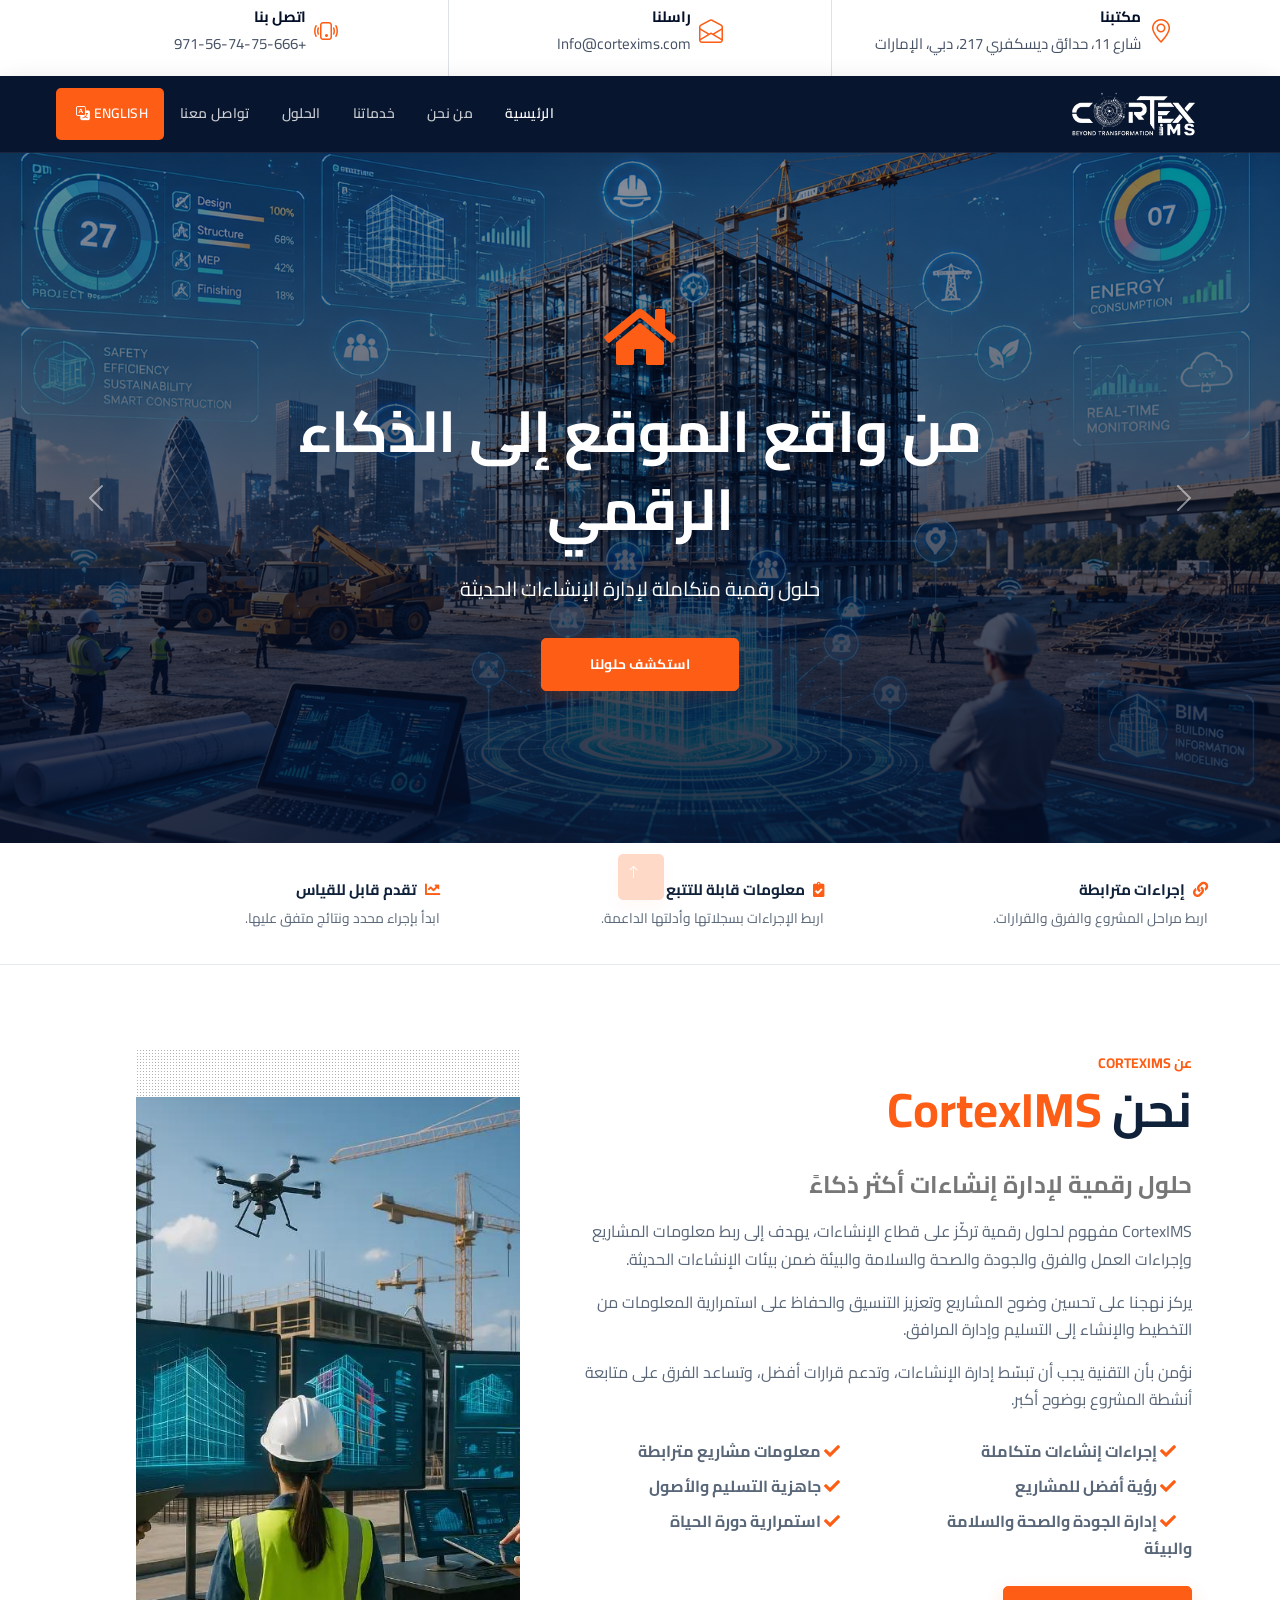
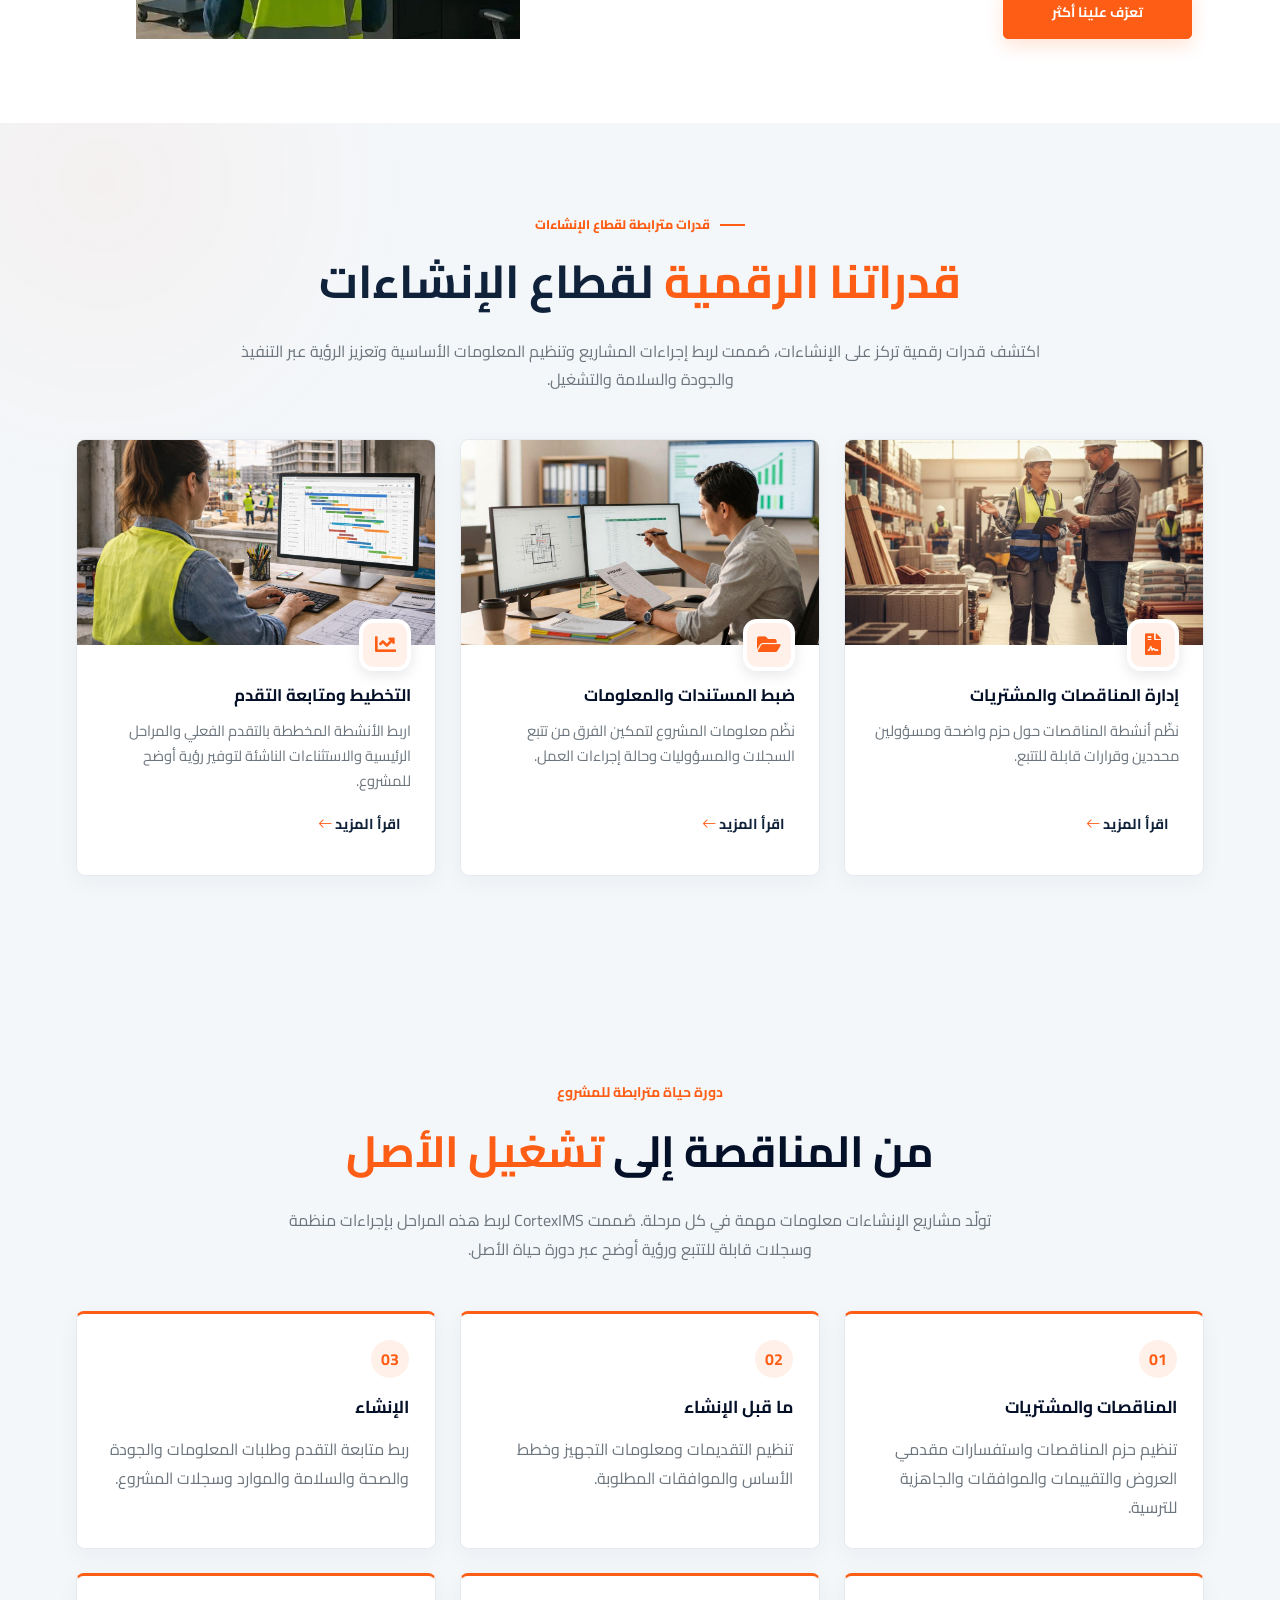
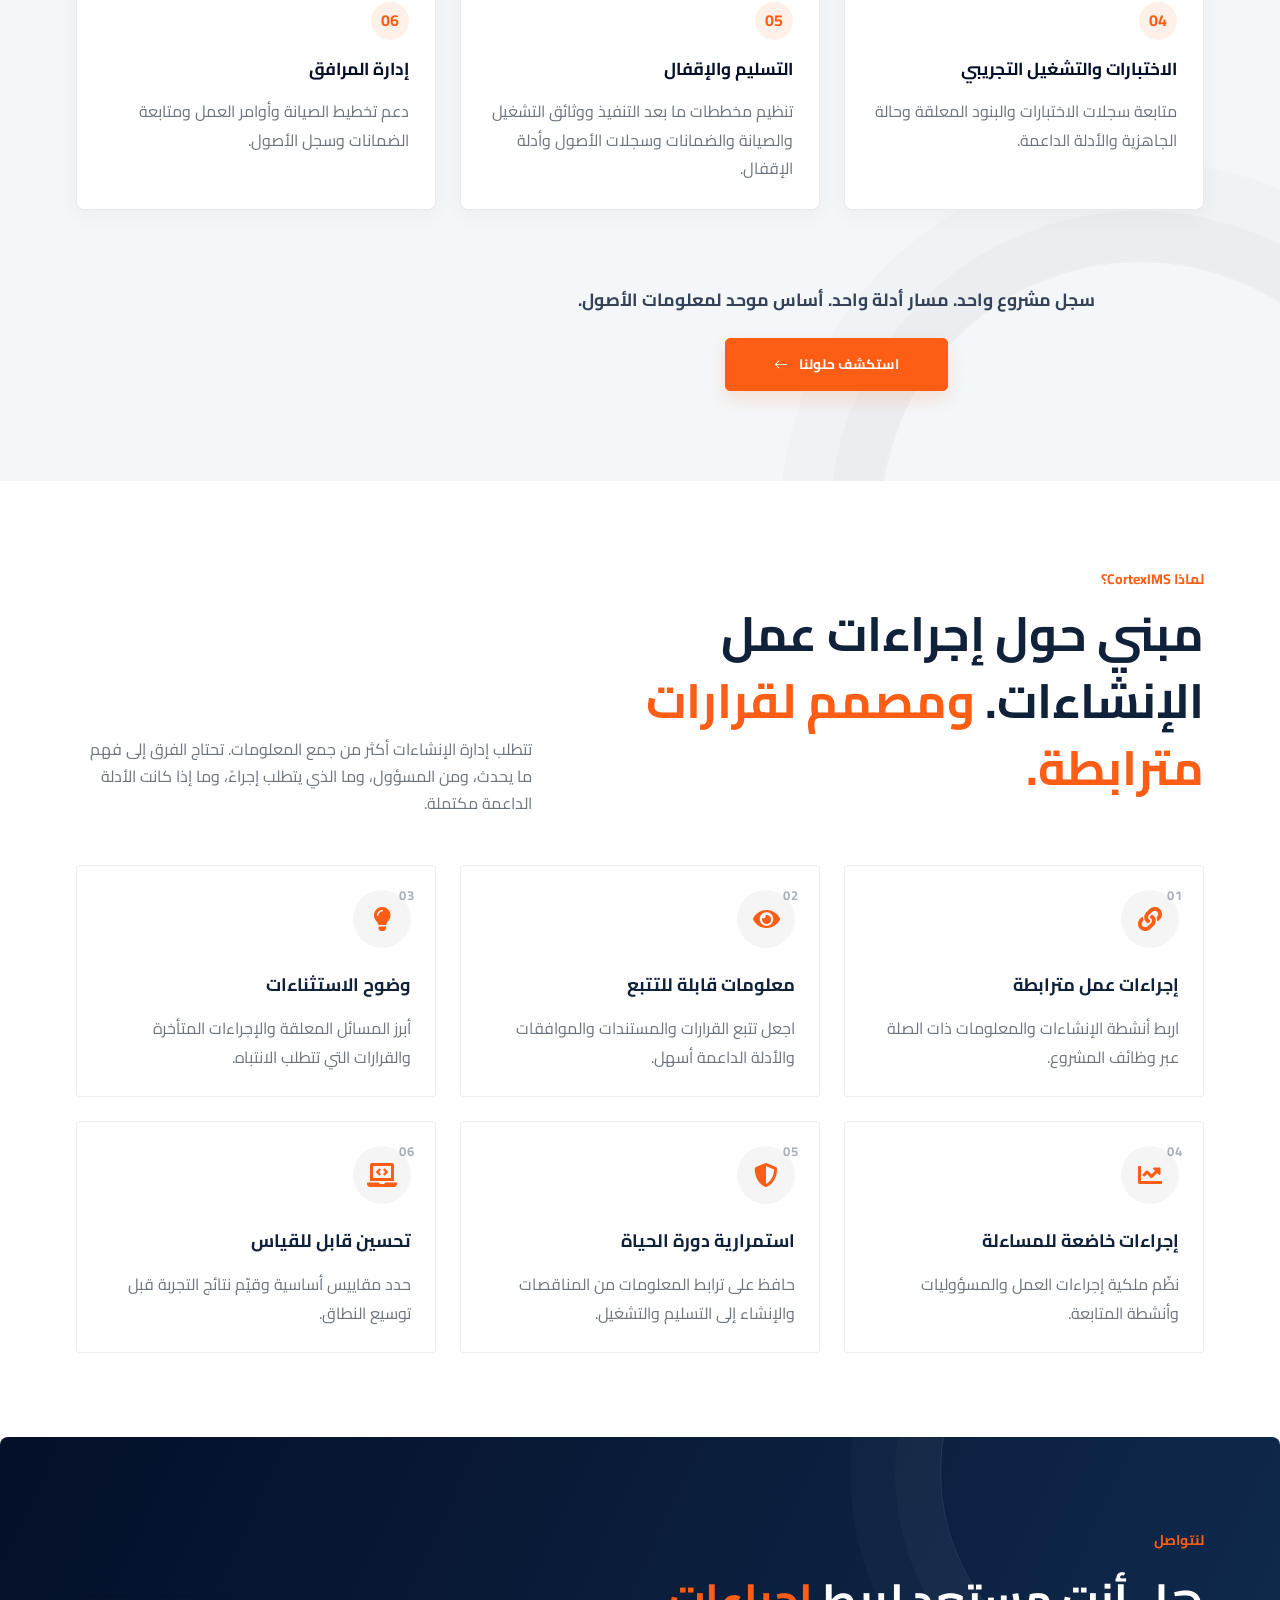
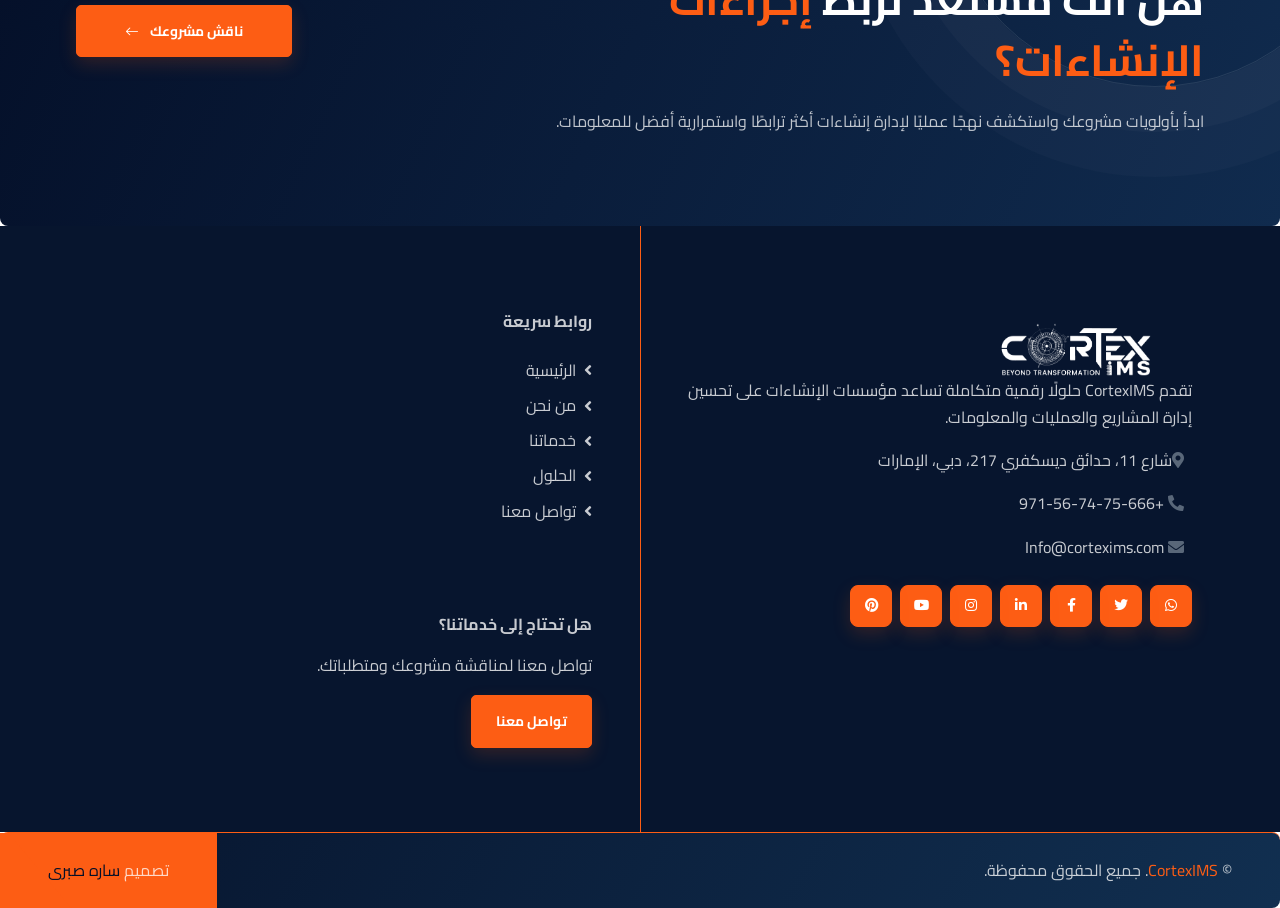
==== commit d2f755da: "Initial commit" ====
--- a/ar/index.html
+++ b/ar/index.html
@@ -2,11 +2,11 @@
 <html lang="ar" dir="rtl">
 <head>
     <meta charset="utf-8">
-    <title>Construction Management Solutions in UAE | CortexIMS</title>
+    <title>حلول مترابطة لإدارة الإنشاءات | CortexIMS</title>
     <meta content="width=device-width, initial-scale=1.0" name="viewport">
-    <meta name="description" content="CortexIMS connects construction projects, operations, quality, EHS and project data with digital solutions built for construction teams in the UAE.">
+    <meta name="description" content="تربط CortexIMS إجراءات مشاريع الإنشاءات ومعلوماتها ومسؤولياتها عبر دورة حياة الأصل، من المناقصات وحتى التشغيل.">
     <!-- Favicon -->
-    <link href="../img/favicon.ico" rel="icon">
+    <link href="../img/logo.png" rel="icon" type="image/png">
 
     <!-- Google Web Fonts -->
     <link rel="preconnect" href="https://fonts.gstatic.com">
@@ -28,7 +28,7 @@
    
 </head>
 
-<body>
+<body class="site-page site-page-ar home-page">
     <!-- Topbar Start -->
     <div class="site-topbar container-fluid px-5 d-none d-lg-block" dir="rtl">
         <div class="row gx-5">
@@ -118,7 +118,7 @@
                     خدماتنا
                 </a>
 
-                <a href="project.html"
+                <a href="Solutions.html"
                    class="nav-item nav-link px-3">
                     الحلول
                 </a>
@@ -155,8 +155,9 @@
                     <div class="carousel-caption d-flex flex-column align-items-center justify-content-center">
                         <div class="p-3" style="max-width: 900px;">
                             <i class="fa fa-home fa-4x text-primary mb-4 d-none d-sm-block"></i>
-                            <h2 class="display-6 text-white mb-md-4">من واقع الموقع إلى الذكاء الرقمي</h2>
-                            <a href="tel:+971567475666" class="btn btn-primary py-md-3 px-md-5 mt-2">تواصل معنا</a>
+                            <h1 class="display-5 text-uppercase text-white mb-4">من واقع الموقع إلى الذكاء الرقمي</h1>
+                            <p class="fs-5 text-white mb-4">حلول رقمية متكاملة لإدارة الإنشاءات الحديثة</p>
+                            <a href="Solutions.html" class="btn btn-primary py-md-3 px-md-5 mt-2">استكشف حلولنا</a>
                         </div>
                     </div>
                 </div>
@@ -165,8 +166,9 @@
                     <div class="carousel-caption d-flex flex-column align-items-center justify-content-center">
                         <div class="p-3" style="max-width: 900px;">
                             <i class="fa fa-tools fa-4x text-primary mb-4 d-none d-sm-block"></i>
-                            <h2 class="display-6 text-white mb-md-4">حلول رقمية متكاملة<br>لإدارة الإنشاءات الحديثة</h2>
-                            <a href="contact.html" class="btn btn-primary py-md-3 px-md-5 mt-2">تواصل معنا</a>
+                            <h2 class="display-5 text-uppercase text-white mb-4">رؤية مترابطة واحدة. كل مرحلة. كل أصل.</h2>
+                            <p class="fs-5 text-white mb-4">اربط معلومات المشاريع وإجراءات الإنشاءات والجاهزية التشغيلية عبر دورة حياة الأصل.</p>
+                            <a href="contact.html" class="btn btn-primary py-md-3 px-md-5 mt-2">ناقش مشروعك</a>
                         </div>
                     </div>
                 </div>
@@ -185,37 +187,60 @@
     </div>
     <!-- Carousel End -->
 
+    <section class="home-trust-strip container-fluid px-5 py-4" aria-label="كيف تدعم CortexIMS فرق الإنشاءات">
+        <div class="row g-3 align-items-center">
+            <div class="col-md-4">
+                <strong><i class="fa fa-link text-primary ms-2" aria-hidden="true"></i>إجراءات مترابطة</strong>
+                <span>اربط مراحل المشروع والفرق والقرارات.</span>
+            </div>
+            <div class="col-md-4">
+                <strong><i class="fa fa-clipboard-check text-primary ms-2" aria-hidden="true"></i>معلومات قابلة للتتبع</strong>
+                <span>اربط الإجراءات بسجلاتها وأدلتها الداعمة.</span>
+            </div>
+            <div class="col-md-4">
+                <strong><i class="fa fa-chart-line text-primary ms-2" aria-hidden="true"></i>تقدم قابل للقياس</strong>
+                <span>ابدأ بإجراء محدد ونتائج متفق عليها.</span>
+            </div>
+        </div>
+    </section>
+
 <!-- About Start -->
 
  <div class="container-fluid py-6 px-5" dir="rtl">
     <div class="row g-5">
 
         <div class="col-lg-7">
-            <h1 class="display-5 mb-4">
+            <span class="text-primary text-uppercase fw-bold small">عن CortexIMS</span>
+            <h2 class="display-5 mb-4">
                 نحن <span class="text-primary">CortexIMS</span>
-            </h1>
+            </h2>
 
             <h4 class="mb-3 text-body">
                 حلول رقمية لإدارة إنشاءات أكثر ذكاءً
             </h4>
 
             <p>
-                CortexIMS هي شركة متخصصة في الحلول الرقمية للإنشاءات، وتركز على
-                تطوير طريقة إدارة المؤسسات الحديثة لمشاريعها وعملياتها وفرقها
-                وجودتها وبيئة الصحة والسلامة.
+                CortexIMS مفهوم لحلول رقمية تركّز على قطاع الإنشاءات، يهدف إلى
+                ربط معلومات المشاريع وإجراءات العمل والفرق والجودة والصحة
+                والسلامة والبيئة ضمن بيئات الإنشاءات الحديثة.
             </p>
 
             <p>
-                يربط نهجنا المتكامل بين عمليات الإنشاء الأساسية ومعلومات المشروع
-                داخل بيئة رقمية واحدة، مما يساعد المؤسسات على تحسين الرؤية،
-                وتبسيط العمليات، وتعزيز التعاون، واتخاذ قرارات أكثر دقة.
+                يركز نهجنا على تحسين وضوح المشاريع وتعزيز التنسيق والحفاظ على
+                استمرارية المعلومات من التخطيط والإنشاء إلى التسليم وإدارة
+                المرافق.
+            </p>
+
+            <p>
+                نؤمن بأن التقنية يجب أن تبسّط إدارة الإنشاءات، وتدعم قرارات
+                أفضل، وتساعد الفرق على متابعة أنشطة المشروع بوضوح أكبر.
             </p>
 
             <div class="row gx-5 py-2">
                 <div class="col-sm-6 mb-2">
                     <p class="fw-bold mb-2">
                         <i class="fa fa-check text-primary me-3"></i>
-                        حلول إنشاءات متكاملة
+                        إجراءات إنشاءات متكاملة
                     </p>
 
                     <p class="fw-bold mb-2">
@@ -225,37 +250,30 @@
 
                     <p class="fw-bold mb-2">
                         <i class="fa fa-check text-primary me-3"></i>
-                        عمليات أكثر ذكاءً
+                        إدارة الجودة والصحة والسلامة والبيئة
                     </p>
                 </div>
 
                 <div class="col-sm-6 mb-2">
                     <p class="fw-bold mb-2">
                         <i class="fa fa-check text-primary me-3"></i>
-                        فرق عمل متصلة
+                        معلومات مشاريع مترابطة
                     </p>
 
                     <p class="fw-bold mb-2">
                         <i class="fa fa-check text-primary me-3"></i>
-                        إدارة الجودة والصحة والسلامة والبيئة
+                        جاهزية التسليم والأصول
                     </p>
 
                     <p class="fw-bold mb-2">
                         <i class="fa fa-check text-primary me-3"></i>
-                        التحول الرقمي
-                    </p>
-                </div>
-            </div>
-
-            <p class="mb-4">
-                في CortexIMS، نؤمن بأن التكنولوجيا يجب أن تبسط إدارة الإنشاءات
-                لا أن تزيدها تعقيدًا. صُممت حلولنا لإنشاء بيئة إنشائية أكثر
-                ترابطًا وشفافية وكفاءة، بدءًا من تخطيط المشروع وحتى العمليات
-                اليومية.
-            </p>
+                        استمرارية دورة الحياة
+                    </p>
+                </div>
+            </div>
 
             <a href="about.html" class="btn btn-primary py-3 px-5">
-                اعرف المزيد
+                تعرّف علينا أكثر
             </a>
         </div>
 
@@ -275,41 +293,44 @@
 
 <!-- Services Start -->
 
-<div class="container-fluid bg-light py-6 px-5" dir="rtl">
-    <div class="text-center mx-auto mb-5" style="max-width: 750px;">
+<div class="container-fluid bg-light py-6 px-5 home-services" dir="rtl" id="services">
+    <div class="services-intro text-center mx-auto mb-5" style="max-width: 750px;">
+        <span class="page-eyebrow">قدرات مترابطة لقطاع الإنشاءات</span>
         <h2 class="display-5 mb-4">
-            <span class="text-primary">حلولنا الرقمية</span>
-            للإنشاءات الحديثة
+            <span class="text-primary">قدراتنا الرقمية</span>
+            لقطاع الإنشاءات
         </h2>
 
-        <!-- <p>
-            اكتشف حلولًا رقمية متكاملة مصممة لتحسين إدارة مشاريع الإنشاءات،
-            وتبسيط العمليات، وتعزيز التعاون، وتوفير رؤية أفضل لمشاريعك.
-        </p> -->
-    </div>
-
-    <div class="row g-5">
-
-        <!-- إدارة مشاريع الإنشاءات -->
+        <p class="text-muted">
+            اكتشف قدرات رقمية تركز على الإنشاءات، صُممت لربط إجراءات المشاريع
+            وتنظيم المعلومات الأساسية وتعزيز الرؤية عبر التنفيذ والجودة
+            والسلامة والتشغيل.
+        </p>
+    </div>
+
+    <div class="row g-4">
+
+        <!-- إدارة المناقصات والمشتريات -->
         <div class="col-lg-4 col-md-6">
             <div class="service-item bg-white d-flex flex-column align-items-center text-center">
                 <img class="img-fluid"
-                     src="../img/service-1.jpg"
-                     alt="حلول إدارة مشاريع الإنشاءات">
+                     src="../img/9. Tender &amp; Procurement Management ser.jpg"
+                     alt="إدارة المناقصات والمشتريات لمشاريع الإنشاءات"
+                     loading="lazy">
 
                 <div class="service-icon bg-white">
-                    <i class="fa fa-3x fa-project-diagram text-primary"></i>
+                    <i class="fa fa-2x fa-file-contract text-primary"></i>
                 </div>
 
                 <div class="px-4 pb-4">
                     <h4 class="mb-3">
-                        إدارة مشاريع الإنشاءات
+                        إدارة المناقصات والمشتريات
                     </h4>
 
-                    <!-- <p>
-                        أدر مشاريع الإنشاءات من خلال بيئة رقمية متصلة تساعد
-                        على تحسين التنظيم والرؤية والتنسيق ومعلومات المشروع.
-                    </p> -->
+                    <p class="text-muted">
+                        نظّم أنشطة المناقصات حول حزم واضحة ومسؤولين محددين
+                        وقرارات قابلة للتتبع.
+                    </p>
 
                     <a class="btn text-primary" href="service.html">
                         اقرأ المزيد <i class="bi bi-arrow-left"></i>
@@ -318,26 +339,27 @@
             </div>
         </div>
 
-        <!-- إدارة العمليات -->
+        <!-- ضبط المستندات والمعلومات -->
         <div class="col-lg-4 col-md-6">
             <div class="service-item bg-white rounded d-flex flex-column align-items-center text-center">
                 <img class="img-fluid"
-                     src="../img/service-2.jpg"
-                     alt="إدارة عمليات الإنشاءات">
+                     src="../img/8. Document &amp; Information Control.jpg"
+                     alt="ضبط المستندات والمعلومات في مشاريع الإنشاءات"
+                     loading="lazy">
 
                 <div class="service-icon bg-white">
-                    <i class="fa fa-3x fa-cogs text-primary"></i>
+                    <i class="fa fa-2x fa-folder-open text-primary"></i>
                 </div>
 
                 <div class="px-4 pb-4">
                     <h4 class="mb-3">
-                        عمليات الإنشاءات
+                        ضبط المستندات والمعلومات
                     </h4>
 
-                    <!-- <p>
-                        بسّط عمليات الإنشاءات واربط بين الفرق والعمليات
-                        والمعلومات لتحسين الكفاءة في الأنشطة اليومية للمشروع.
-                    </p> -->
+                    <p class="text-muted">
+                        نظّم معلومات المشروع لتمكين الفرق من تتبع السجلات
+                        والمسؤوليات وحالة إجراءات العمل.
+                    </p>
 
                     <a class="btn text-primary" href="service.html">
                         اقرأ المزيد <i class="bi bi-arrow-left"></i>
@@ -346,26 +368,27 @@
             </div>
         </div>
 
-        <!-- إدارة الجودة -->
+        <!-- التخطيط ومتابعة التقدم -->
         <div class="col-lg-4 col-md-6">
             <div class="service-item bg-white rounded d-flex flex-column align-items-center text-center">
                 <img class="img-fluid"
-                     src="../img/service-3.jpg"
-                     alt="إدارة جودة الإنشاءات">
+                     src="../img/7. Planning &amp; Progress Monitoring.jpg"
+                     alt="تخطيط الإنشاءات ومتابعة تقدم المشروع"
+                     loading="lazy">
 
                 <div class="service-icon bg-white">
-                    <i class="fa fa-3x fa-check-double text-primary"></i>
+                    <i class="fa fa-2x fa-chart-line text-primary"></i>
                 </div>
 
                 <div class="px-4 pb-4">
                     <h4 class="mb-3">
-                        إدارة الجودة
+                        التخطيط ومتابعة التقدم
                     </h4>
 
-                    <!-- <p>
-                        ادعم عمليات جودة الإنشاءات من خلال رؤية أفضل،
-                        ومعلومات منظمة، وسير عمل متصل عبر مشاريعك.
-                    </p> -->
+                    <p class="text-muted">
+                        اربط الأنشطة المخططة بالتقدم الفعلي والمراحل الرئيسية
+                        والاستثناءات الناشئة لتوفير رؤية أوضح للمشروع.
+                    </p>
 
                     <a class="btn text-primary" href="service.html">
                         اقرأ المزيد <i class="bi bi-arrow-left"></i>
@@ -374,94 +397,75 @@
             </div>
         </div>
 
-        <!-- إدارة الصحة والسلامة والبيئة -->
-        <div class="col-lg-4 col-md-6">
-            <div class="service-item bg-white rounded d-flex flex-column align-items-center text-center">
-                <img class="img-fluid"
-                     src="../img/service-4.jpg"
-                     alt="إدارة الصحة والسلامة والبيئة في الإنشاءات">
-
-                <div class="service-icon bg-white">
-                    <i class="fa fa-3x fa-shield-alt text-primary"></i>
-                </div>
-
-                <div class="px-4 pb-4">
-                    <h4 class="mb-3">
-                        إدارة الصحة والسلامة والبيئة
-                    </h4>
-
-                    <!-- <p>
-                        ادمج البيئة والصحة والسلامة في عمليات إدارة الإنشاءات،
-                        وحسّن الرؤية عبر جميع أنشطة الصحة والسلامة والبيئة.
-                    </p> -->
-
-                    <a class="btn text-primary" href="service.html">
-                        اقرأ المزيد <i class="bi bi-arrow-left"></i>
-                    </a>
-                </div>
-            </div>
-        </div>
-
-        <!-- بيانات ومعلومات المشروع -->
-        <div class="col-lg-4 col-md-6">
-            <div class="service-item bg-white rounded d-flex flex-column align-items-center text-center">
-                <img class="img-fluid"
-                     src="../img/service-5.jpg"
-                     alt="إدارة بيانات ومعلومات مشاريع الإنشاءات">
-
-                <div class="service-icon bg-white">
-                    <i class="fa fa-3x fa-database text-primary"></i>
-                </div>
-
-                <div class="px-4 pb-4">
-                    <h4 class="mb-3">
-                        بيانات ومعلومات المشروع
-                    </h4>
-
-                    <!-- <p>
-                        اجمع معلومات المشروع الأساسية في مكان واحد، واجعل
-                        بيانات الإنشاءات أسهل في الوصول والإدارة والاستخدام
-                        لاتخاذ قرارات مدروسة.
-                    </p> -->
-
-                    <a class="btn text-primary" href="service.html">
-                        اقرأ المزيد <i class="bi bi-arrow-left"></i>
-                    </a>
-                </div>
-            </div>
-        </div>
-
-        <!-- التحول الرقمي -->
-        <div class="col-lg-4 col-md-6">
-            <div class="service-item bg-white rounded d-flex flex-column align-items-center text-center">
-                <img class="img-fluid"
-                     src="../img/service-6.jpg"
-                     alt="التحول الرقمي في قطاع الإنشاءات">
-
-                <div class="service-icon bg-white">
-                    <i class="fa fa-3x fa-laptop-code text-primary"></i>
-                </div>
-
-                <div class="px-4 pb-4">
-                    <h4 class="mb-3">
-                        حلول الإنشاءات الرقمية
-                    </h4>
-
-                    <!-- <p>
-                        طوّر عمليات الإنشاءات التقليدية باستخدام حلول رقمية
-                        متكاملة مصممة لدعم مؤسسات الإنشاءات الحديثة.
-                    </p> -->
-
-                    <a class="btn text-primary" href="service.html">
-                        اقرأ المزيد <i class="bi bi-arrow-left"></i>
-                    </a>
-                </div>
-            </div>
-        </div>
-
     </div>
 </div>
 <!-- Services End -->
+
+<!-- Project Lifecycle Start -->
+<section class="container-fluid py-6 px-5" dir="rtl" id="project-lifecycle">
+    <div class="text-center mx-auto mb-5" style="max-width: 800px;">
+        <span class="text-primary text-uppercase fw-bold small">دورة حياة مترابطة للمشروع</span>
+        <h2 class="display-5 text-uppercase mt-3 mb-4">
+            من المناقصة إلى <span class="text-primary">تشغيل الأصل</span>
+        </h2>
+        <p class="text-muted">
+            تولّد مشاريع الإنشاءات معلومات مهمة في كل مرحلة. صُممت CortexIMS
+            لربط هذه المراحل بإجراءات منظمة وسجلات قابلة للتتبع ورؤية أوضح
+            عبر دورة حياة الأصل.
+        </p>
+    </div>
+    <div class="row g-4">
+        <div class="col-lg-4 col-md-6">
+            <div class="bg-light p-4 h-100 border-top border-3 border-primary">
+                <span class="text-primary fw-bold">01</span>
+                <h4 class="text-uppercase mt-3 mb-3">المناقصات والمشتريات</h4>
+                <p class="text-muted mb-0">تنظيم حزم المناقصات واستفسارات مقدمي العروض والتقييمات والموافقات والجاهزية للترسية.</p>
+            </div>
+        </div>
+        <div class="col-lg-4 col-md-6">
+            <div class="bg-light p-4 h-100 border-top border-3 border-primary">
+                <span class="text-primary fw-bold">02</span>
+                <h4 class="text-uppercase mt-3 mb-3">ما قبل الإنشاء</h4>
+                <p class="text-muted mb-0">تنظيم التقديمات ومعلومات التجهيز وخطط الأساس والموافقات المطلوبة.</p>
+            </div>
+        </div>
+        <div class="col-lg-4 col-md-6">
+            <div class="bg-light p-4 h-100 border-top border-3 border-primary">
+                <span class="text-primary fw-bold">03</span>
+                <h4 class="text-uppercase mt-3 mb-3">الإنشاء</h4>
+                <p class="text-muted mb-0">ربط متابعة التقدم وطلبات المعلومات والجودة والصحة والسلامة والموارد وسجلات المشروع.</p>
+            </div>
+        </div>
+        <div class="col-lg-4 col-md-6">
+            <div class="bg-light p-4 h-100 border-top border-3 border-primary">
+                <span class="text-primary fw-bold">04</span>
+                <h4 class="text-uppercase mt-3 mb-3">الاختبارات والتشغيل التجريبي</h4>
+                <p class="text-muted mb-0">متابعة سجلات الاختبارات والبنود المعلقة وحالة الجاهزية والأدلة الداعمة.</p>
+            </div>
+        </div>
+        <div class="col-lg-4 col-md-6">
+            <div class="bg-light p-4 h-100 border-top border-3 border-primary">
+                <span class="text-primary fw-bold">05</span>
+                <h4 class="text-uppercase mt-3 mb-3">التسليم والإقفال</h4>
+                <p class="text-muted mb-0">تنظيم مخططات ما بعد التنفيذ ووثائق التشغيل والصيانة والضمانات وسجلات الأصول وأدلة الإقفال.</p>
+            </div>
+        </div>
+        <div class="col-lg-4 col-md-6">
+            <div class="bg-light p-4 h-100 border-top border-3 border-primary">
+                <span class="text-primary fw-bold">06</span>
+                <h4 class="text-uppercase mt-3 mb-3">إدارة المرافق</h4>
+                <p class="text-muted mb-0">دعم تخطيط الصيانة وأوامر العمل ومتابعة الضمانات وسجل الأصول.</p>
+            </div>
+        </div>
+    </div>
+    <div class="text-center mt-5">
+        <h5 class="mb-4">سجل مشروع واحد. مسار أدلة واحد. أساس موحد لمعلومات الأصول.</h5>
+        <a href="Solutions.html" class="btn btn-primary py-3 px-5">
+            استكشف حلولنا <i class="bi bi-arrow-left me-2"></i>
+        </a>
+    </div>
+</section>
+<!-- Project Lifecycle End -->
 
 <!-- Why Choose Start -->
 <div class="container-fluid py-6 px-5 bg-white" dir="rtl">
@@ -472,15 +476,16 @@
             </span>
 
             <h2 class="display-5 mt-2 mb-3">
-                إنشاءات أكثر ذكاءً.
-                <span class="text-primary">نتائج أفضل.</span>
+                مبني حول إجراءات عمل الإنشاءات.
+                <span class="text-primary">ومصمم لقرارات مترابطة.</span>
             </h2>
         </div>
 
         <div class="col-lg-5">
             <p class="mb-0 text-muted">
-                نجمع بين التكنولوجيا الرقمية والمعلومات المتصلة والإدارة
-                الذكية للإنشاءات لمساعدة المؤسسات على العمل برؤية وكفاءة أكبر.
+                تتطلب إدارة الإنشاءات أكثر من جمع المعلومات. تحتاج الفرق إلى
+                فهم ما يحدث، ومن المسؤول، وما الذي يتطلب إجراءً، وما إذا كانت
+                الأدلة الداعمة مكتملة.
             </p>
         </div>
     </div>
@@ -497,12 +502,11 @@
                 </div>
 
                 <h4 class="mb-3">
-                    الترابط
+                    إجراءات عمل مترابطة
                 </h4>
 
                 <p class="text-muted mb-0">
-                    اربط الفرق والعمليات ومعلومات المشروع داخل بيئة رقمية
-                    متكاملة واحدة.
+                    اربط أنشطة الإنشاءات والمعلومات ذات الصلة عبر وظائف المشروع.
                 </p>
             </div>
         </div>
@@ -517,12 +521,11 @@
                 </div>
 
                 <h4 class="mb-3">
-                    رؤية أفضل
+                    معلومات قابلة للتتبع
                 </h4>
 
                 <p class="text-muted mb-0">
-                    احصل على رؤية أوضح للمشاريع والعمليات والجودة ومعلومات
-                    الإنشاءات الأساسية.
+                    اجعل تتبع القرارات والمستندات والموافقات والأدلة الداعمة أسهل.
                 </p>
             </div>
         </div>
@@ -537,12 +540,11 @@
                 </div>
 
                 <h4 class="mb-3">
-                    قرارات أكثر ذكاءً
+                    وضوح الاستثناءات
                 </h4>
 
                 <p class="text-muted mb-0">
-                    حوّل بيانات المشروع المتصلة إلى رؤى مفيدة تدعم اتخاذ
-                    قرارات مدروسة.
+                    أبرز المسائل المعلقة والإجراءات المتأخرة والقرارات التي تتطلب الانتباه.
                 </p>
             </div>
         </div>
@@ -557,11 +559,11 @@
                 </div>
 
                 <h4 class="mb-3">
-                    كفاءة أكبر
+                    إجراءات خاضعة للمساءلة
                 </h4>
 
                 <p class="text-muted mb-0">
-                    بسّط عمليات إدارة الإنشاءات وقلّل من تشتت العمليات اليومية.
+                    نظّم ملكية إجراءات العمل والمسؤوليات وأنشطة المتابعة.
                 </p>
             </div>
         </div>
@@ -576,12 +578,11 @@
                 </div>
 
                 <h4 class="mb-3">
-                    الجودة والصحة والسلامة والبيئة
+                    استمرارية دورة الحياة
                 </h4>
 
                 <p class="text-muted mb-0">
-                    ادعم إدارة الجودة والبيئة والصحة والسلامة طوال عمليات
-                    الإنشاءات.
+                    حافظ على ترابط المعلومات من المناقصات والإنشاء إلى التسليم والتشغيل.
                 </p>
             </div>
         </div>
@@ -596,12 +597,11 @@
                 </div>
 
                 <h4 class="mb-3">
-                    التحول الرقمي
+                    تحسين قابل للقياس
                 </h4>
 
                 <p class="text-muted mb-0">
-                    تجاوز العمليات غير المتصلة باستخدام حلول رقمية حديثة
-                    للإنشاءات.
+                    حدد مقاييس أساسية وقيّم نتائج التجربة قبل توسيع النطاق.
                 </p>
             </div>
         </div>
@@ -609,75 +609,36 @@
     </div>
 </div>
 <!-- Why Choose End -->
-<!-- Portfolio Start -->
-<section class="container-fluid home-solutions-bridge py-6 px-5" dir="rtl">
-
-    <div class="row g-5 align-items-center">
-
-        <!-- Image -->
-        <div class="col-lg-5">
-            <img class="home-solutions-image"
-                 src="../img/what.jpg"
-                 alt="مشروع إنشائي مدعوم بحلول رقمية مترابطة"
-                 loading="lazy">
-        </div>
-
-        <!-- Content -->
-        <div class="col-lg-7">
-
-            <span class="solutions-eyebrow">
-                حلول CORTEXIMS
-            </span>
-
-            <h2 class="display-5 text-uppercase mb-3">
-                مساحة عمل مترابطة لكل مشروع
+
+<!-- Final CTA Start -->
+<section class="container-fluid py-6 px-5 bg-dark text-white" id="contact-cta" dir="rtl">
+    <div class="row align-items-center g-4">
+        <div class="col-lg-8">
+            <span class="text-primary text-uppercase fw-bold small">لنتواصل</span>
+            <h2 class="display-5 text-uppercase mt-3 mb-3">
+                هل أنت مستعد لربط
+                <span class="text-primary">إجراءات الإنشاءات؟</span>
             </h2>
-
-            <p class="text-muted mb-4">
-                امنح فرق العمل رؤية موحدة، وسير عمل منظم، والمعلومات التي تحتاجها
-                لإدارة المشاريع بكفاءة ودفعها نحو النجاح.
+            <p class="mb-0">
+                ابدأ بأولويات مشروعك واستكشف نهجًا عمليًا لإدارة إنشاءات أكثر
+                ترابطًا واستمرارية أفضل للمعلومات.
             </p>
-
-            <ul class="home-solutions-focus list-unstyled d-flex flex-wrap mb-4">
-
-                <li>
-                    تنفيذ وتسليم المشاريع
-                </li>
-
-                <li>
-                    الجودة والصحة والسلامة والبيئة
-                </li>
-
-                <li>
-                    بيانات المشاريع
-                </li>
-
-            </ul>
-
-            <a href="project.html#solutions-list"
-               class="btn btn-primary py-3 px-5">
-
-                استكشف حلولنا
-
-                <i class="bi bi-arrow-left me-2"
-                   aria-hidden="true">
-                </i>
-
+        </div>
+        <div class="col-lg-4 text-lg-start">
+            <a href="contact.html" class="btn btn-primary py-3 px-5">
+                ناقش مشروعك <i class="bi bi-arrow-left me-2" aria-hidden="true"></i>
             </a>
-
-        </div>
-
-    </div>
-
+        </div>
+    </div>
 </section>
-<!-- Portfolio End -->
+<!-- Final CTA End -->
 
      <!-- Footer Start -->
     <div class="footer container-fluid position-relative bg-dark bg-light-radial text-white-50 py-6 px-5" dir="rtl">
         <div class="row g-5">
             <div class="col-lg-6 pe-lg-5">
                 <a href="index.html" class="navbar-brand">
-                    <h1 class="m-0 display-4 text-uppercase text-white"><img src="../img/logo.png" alt="شعار CortexIMS" width="200"></h1>
+                    <span class="m-0 display-4 text-uppercase text-white"><img src="../img/logo.png" alt="شعار CortexIMS" width="200"></span>
                 </a>
                 <p class="text-decoration-none text-white">تقدم CortexIMS حلولًا رقمية متكاملة تساعد مؤسسات الإنشاءات على تحسين إدارة المشاريع والعمليات والمعلومات.</p>
                 <p><i class="fa fa-map-marker-alt me-2"></i><a href="https://www.google.com/maps/search/?api=1&query=217+Discovery+Gardens+Street+11%2C+Dubai%2C+UAE"
@@ -752,7 +713,7 @@
     <a class="text-white mb-2" href="service.html">
         <i class="fa fa-angle-right me-2 text-white"></i>خدماتنا
     </a>
-    <a class="text-white mb-2" href="project.html">
+    <a class="text-white mb-2" href="Solutions.html">
         <i class="fa fa-angle-right me-2 text-white"></i>الحلول
     </a>
     <a class="text-white" href="contact.html">
@@ -787,7 +748,11 @@
 
 
     <!-- Back to Top -->
-    <a href="#" class="btn btn-lg btn-primary btn-lg-square back-to-top"><i class="bi bi-arrow-up"></i></a>
+    <a href="contact.html" class="mobile-contact-cta" aria-label="ناقش مشروعك مع CortexIMS">
+        <i class="fa fa-comments" aria-hidden="true"></i>
+        <span>ناقش مشروعك</span>
+    </a>
+    <a href="#" class="btn btn-lg btn-primary btn-lg-square back-to-top" aria-label="العودة إلى الأعلى"><i class="bi bi-arrow-up" aria-hidden="true"></i></a>
 
 
     <!-- JavaScript Libraries -->
--- a/css/style.css
+++ b/css/style.css
@@ -889,4 +889,2574 @@
         padding-right: 3rem !important;
         padding-left: calc(var(--bs-gutter-x) * .5) !important;
     }
+}
+
+/* Homepage visual system */
+.home-page {
+    color: #263244;
+    font-family: "Open Sans", sans-serif;
+}
+
+.home-page h1,
+.home-page h2,
+.home-page h3,
+.home-page h4,
+.home-page h5,
+.home-page .navbar {
+    font-family: "Roboto", sans-serif;
+}
+
+.home-page .site-topbar {
+    background: #fff;
+}
+
+.home-page .site-topbar .col-lg-4 {
+    min-height: 76px;
+}
+
+.home-page .site-topbar a {
+    color: #455164 !important;
+    transition: color .2s ease;
+}
+
+.home-page .site-topbar a:hover {
+    color: var(--primary) !important;
+}
+
+.home-page .site-navbar {
+    z-index: 1000;
+    background-color: rgba(4, 15, 40, .98) !important;
+    box-shadow: 0 10px 30px rgba(4, 15, 40, .12) !important;
+}
+
+.home-page .site-navbar .nav-link {
+    font-size: 14px;
+    font-weight: 600;
+    letter-spacing: .04em;
+}
+
+.home-page .site-navbar .nav-link.active {
+    color: #fff;
+}
+
+.home-page .site-navbar .site-language-link {
+    border-radius: 3px;
+}
+
+.home-page section.container-fluid > .row {
+    max-width: 1320px;
+    margin-inline: auto;
+}
+
+.home-page section.container-fluid > .text-center {
+    max-width: 760px !important;
+}
+
+.home-page section h2 {
+    font-size: clamp(2rem, 3.4vw, 3.15rem);
+    font-weight: 700;
+    letter-spacing: -.035em;
+    line-height: 1.14;
+    text-transform: none !important;
+}
+
+.home-page section h4 {
+    text-transform: none !important;
+}
+
+.home-page section p {
+    color: #626e7d;
+    line-height: 1.8;
+}
+
+.home-page .btn {
+    border-radius: 3px;
+    letter-spacing: .035em;
+}
+
+.home-page .btn-primary {
+    box-shadow: 0 8px 20px rgba(253, 93, 20, .18);
+}
+
+.home-page .home-hero .carousel-item {
+    height: min(690px, 72vw);
+    min-height: 520px;
+    background: var(--dark);
+}
+
+.home-page .home-hero .carousel-item > img {
+    width: 100%;
+    height: 100%;
+    object-fit: cover;
+    object-position: center;
+}
+
+.home-page .home-hero .carousel-caption {
+    align-items: flex-start !important;
+    padding: 0 10%;
+    background: linear-gradient(90deg, rgba(4, 15, 40, .94) 0%, rgba(4, 15, 40, .78) 48%, rgba(4, 15, 40, .18) 100%);
+    text-align: left;
+}
+
+.home-page .home-hero .carousel-caption > div {
+    max-width: 760px !important;
+}
+
+.home-page .home-hero .carousel-caption i {
+    display: grid;
+    width: 58px;
+    height: 58px;
+    place-items: center;
+    border: 1px solid rgba(255, 255, 255, .35);
+    border-radius: 50%;
+    background: rgba(255, 255, 255, .08);
+    font-size: 24px;
+}
+
+.home-page .home-hero .carousel-caption h1,
+.home-page .home-hero .carousel-caption h2 {
+    max-width: 740px;
+    margin-bottom: 22px !important;
+    font-size: clamp(2.7rem, 5vw, 4.8rem);
+    font-weight: 700;
+    letter-spacing: -.045em;
+    line-height: 1.06;
+    text-transform: none !important;
+}
+
+.home-page .home-hero .carousel-caption p {
+    max-width: 600px;
+    color: rgba(255, 255, 255, .82);
+    font-size: clamp(1rem, 1.6vw, 1.25rem);
+    line-height: 1.7;
+}
+
+.home-page .home-hero .carousel-indicators {
+    justify-content: flex-start;
+    margin-inline: 10%;
+    margin-bottom: 30px;
+}
+
+.home-page .home-hero .carousel-indicators [data-bs-target] {
+    width: 28px;
+    height: 4px;
+    border: 0;
+    opacity: .55;
+}
+
+.home-page .home-hero .carousel-indicators .active {
+    width: 48px;
+    background-color: var(--primary);
+    opacity: 1;
+}
+
+.home-page .home-hero .carousel-control-prev,
+.home-page .home-hero .carousel-control-next {
+    width: 7%;
+    opacity: .72;
+}
+
+.home-page #about {
+    background: #fff;
+}
+
+.home-page #about .col-lg-7 {
+    padding-block: 8px;
+}
+
+.home-page #about h4 {
+    color: var(--dark);
+    font-size: 1.18rem;
+    line-height: 1.5;
+}
+
+.home-page #about .col-lg-5 > div {
+    min-height: 430px;
+    overflow: hidden;
+    border-radius: 5px;
+    background-color: #e8edf2;
+}
+
+.home-page #about .col-lg-5 img {
+    position: relative !important;
+    width: 100% !important;
+    height: 430px !important;
+    margin: 0 !important;
+    border-radius: 5px;
+    object-fit: cover;
+}
+
+.home-page #about .col-sm-6 p {
+    color: #354255;
+    font-size: .94rem;
+}
+
+.home-page #services {
+    background: #f3f6f9 !important;
+}
+
+.home-page .service-item {
+    overflow: hidden;
+    border: 1px solid #e7ebef;
+    border-radius: 5px;
+    box-shadow: 0 8px 24px rgba(4, 15, 40, .04);
+    transition: transform .25s ease, box-shadow .25s ease;
+}
+
+.home-page .service-item:hover {
+    transform: translateY(-6px);
+    box-shadow: 0 18px 38px rgba(4, 15, 40, .1);
+}
+
+.home-page .service-item > img {
+    width: 100%;
+    height: 230px;
+    object-fit: cover;
+}
+
+.home-page .service-item .service-icon {
+    width: 76px;
+    height: 76px;
+    margin-top: -38px;
+    border: 5px solid #fff;
+    box-shadow: 0 5px 16px rgba(4, 15, 40, .08);
+}
+
+.home-page .service-item .service-icon i {
+    font-size: 26px;
+}
+
+.home-page .service-item h4 {
+    min-height: 3.2rem;
+    color: var(--dark);
+    font-size: 1.08rem;
+    line-height: 1.45;
+}
+
+.home-page .service-item p {
+    min-height: 5.4rem;
+}
+
+.home-page #project-lifecycle {
+    position: relative;
+    overflow: hidden;
+    background: #F3F6F9;
+}
+
+.home-page #project-lifecycle::after {
+    position: absolute;
+    right: -120px;
+    bottom: -300px;
+    width: 520px;
+    height: 520px;
+    border: 1px solid rgba(4, 15, 40, .045);
+    border-radius: 50%;
+    box-shadow: 0 0 0 50px rgba(4, 15, 40, .02), 0 0 0 100px rgba(4, 15, 40, .015);
+    content: "";
+    pointer-events: none;
+}
+
+.home-page #project-lifecycle > .row,
+.home-page #project-lifecycle > .text-center {
+    position: relative;
+    z-index: 1;
+}
+
+.home-page #project-lifecycle h2,
+.home-page #project-lifecycle h4,
+.home-page #project-lifecycle h5 {
+    color: var(--dark);
+}
+
+.home-page #project-lifecycle > .row:first-child p {
+    color: #626e7d !important;
+}
+
+.home-page #project-lifecycle .lifecycle-row {
+    position: relative;
+    overflow: hidden;
+    border: 1px solid #E3E8EE;
+    border-radius: 8px;
+    background: #fff;
+    box-shadow: 0 12px 30px rgba(4, 15, 40, .045);
+}
+
+.home-page #project-lifecycle .lifecycle-row + .lifecycle-row {
+    margin-top: 22px;
+}
+
+.home-page #project-lifecycle .lifecycle-row::before {
+    position: absolute;
+    top: 43px;
+    right: calc(33.333333% + 53px);
+    left: 53px;
+    height: 1px;
+    background: linear-gradient(90deg, rgba(253, 93, 20, .5), #E5E9EE);
+    content: "";
+}
+
+.home-page #project-lifecycle .lifecycle-row > [class*="col-"] {
+    position: relative;
+    z-index: 1;
+}
+
+.home-page #project-lifecycle .lifecycle-row > [class*="col-"] + [class*="col-"] {
+    border-inline-start: 1px solid #EDF0F3;
+}
+
+.home-page #project-lifecycle .lifecycle-card {
+    position: relative;
+    min-height: 238px;
+    padding: 88px 30px 30px;
+    transition: background-color .2s ease;
+}
+
+.home-page #project-lifecycle .lifecycle-card:hover {
+    background: #FAFBFC;
+}
+
+.home-page #project-lifecycle .lifecycle-card > span {
+    position: absolute;
+    top: 20px;
+    left: 30px;
+    display: grid;
+    width: 46px;
+    height: 46px;
+    place-items: center;
+    border: 1px solid rgba(253, 93, 20, .28);
+    border-radius: 50%;
+    background: #FFF4EE;
+    color: var(--primary) !important;
+    font-size: .82rem;
+    letter-spacing: .04em;
+    box-shadow: 0 0 0 7px #fff;
+}
+
+.home-page #project-lifecycle .lifecycle-card h4 {
+    font-size: 1.08rem;
+    line-height: 1.4;
+}
+
+.home-page #project-lifecycle .lifecycle-card p {
+    color: #687586 !important;
+    font-size: .94rem;
+    line-height: 1.75;
+}
+
+.home-page #project-lifecycle > .text-center {
+    z-index: 1;
+    padding-top: 28px;
+}
+
+.home-page #project-lifecycle > .text-center h5 {
+    color: #344258;
+    font-size: 1.1rem;
+    line-height: 1.6;
+}
+
+.home-page #project-lifecycle > .text-center .btn {
+    box-shadow: 0 8px 20px rgba(253, 93, 20, .16);
+}
+
+.home-page #why-cortexims {
+    background: #f3f6f9 !important;
+}
+
+.home-page #why-cortexims .why-card {
+    min-height: 245px;
+    padding: 32px !important;
+    border: 1px solid #e6ebf0;
+    border-radius: 5px;
+    box-shadow: 0 6px 20px rgba(4, 15, 40, .025);
+}
+
+.home-page #why-cortexims .why-card h4 {
+    color: var(--dark);
+    font-size: 1.04rem;
+}
+
+.home-page #why-cortexims .why-number {
+    top: 24px;
+    right: 25px;
+    color: #778293;
+}
+
+.home-page .home-solutions-bridge {
+    background: #fff;
+}
+
+.home-page .home-solutions-image {
+    min-height: 360px;
+    border-radius: 5px;
+    box-shadow: 18px 18px 0 rgba(253, 93, 20, .12);
+}
+
+.home-page .home-solutions-focus {
+    border-color: #e3e8ed;
+}
+
+.home-page .home-solutions-focus li {
+    padding-block: 15px;
+    line-height: 1.5;
+}
+
+.home-page #contact-cta {
+    position: relative;
+    overflow: hidden;
+    background: linear-gradient(115deg, #040f28 0%, #102b4e 100%) !important;
+}
+
+.home-page #contact-cta::after {
+    position: absolute;
+    top: -180px;
+    right: -90px;
+    width: 430px;
+    height: 430px;
+    border: 1px solid rgba(255, 255, 255, .1);
+    border-radius: 50%;
+    box-shadow: 0 0 0 45px rgba(255, 255, 255, .025), 0 0 0 90px rgba(255, 255, 255, .02);
+    content: "";
+    pointer-events: none;
+}
+
+.home-page #contact-cta .row {
+    position: relative;
+    z-index: 1;
+}
+
+.home-page #contact-cta p {
+    max-width: 700px;
+    color: rgba(255, 255, 255, .74);
+}
+
+.home-page .footer {
+    background-color: #07152e !important;
+}
+
+.home-page .footer .d-flex.mt-4 .btn {
+    border-radius: 3px !important;
+    transition: transform .2s ease, background .2s ease;
+}
+
+.home-page .footer .d-flex.mt-4 .btn:hover {
+    transform: translateY(-3px);
+    background: #fff;
+    color: var(--dark);
+}
+
+.home-page a:focus-visible,
+.home-page button:focus-visible {
+    outline: 3px solid #FDBE33;
+    outline-offset: 3px;
+}
+
+@media (max-width: 767.98px) {
+    .home-page section.container-fluid.px-5 {
+        padding-inline: 1.25rem !important;
+    }
+
+    .home-page section.container-fluid.py-6 {
+        padding-block: 60px !important;
+    }
+
+    .home-page .home-hero .carousel-item {
+        height: 590px;
+        min-height: 0;
+    }
+
+    .home-page .home-hero .carousel-caption {
+        padding-inline: 8%;
+        background: linear-gradient(90deg, rgba(4, 15, 40, .92), rgba(4, 15, 40, .58));
+    }
+
+    .home-page .home-hero .carousel-caption h1,
+    .home-page .home-hero .carousel-caption h2 {
+        font-size: clamp(2rem, 8vw, 3rem);
+    }
+
+    .home-page .home-hero .carousel-caption p {
+        font-size: 1rem !important;
+    }
+
+    .home-page .home-hero .carousel-indicators {
+        margin-inline: 8%;
+    }
+
+    .home-page #about .col-lg-5 > div,
+    .home-page #about .col-lg-5 img {
+        min-height: 0;
+        height: 320px !important;
+    }
+
+    .home-page .service-item h4,
+    .home-page .service-item p {
+        min-height: 0;
+    }
+
+    .home-page #why-cortexims .why-card {
+        min-height: 0;
+    }
+
+    .home-page #project-lifecycle .lifecycle-row::before {
+        display: none;
+    }
+
+    .home-page #project-lifecycle .lifecycle-row > [class*="col-"] + [class*="col-"] {
+        border-top: 1px solid #EDF0F3;
+        border-inline-start: 0;
+    }
+
+    .home-page #project-lifecycle .lifecycle-card {
+        min-height: 0;
+        padding: 24px 24px 24px 86px;
+    }
+
+    .home-page #project-lifecycle .lifecycle-card > span {
+        top: 22px;
+        left: 24px;
+    }
+
+    .home-page .home-solutions-image {
+        min-height: 0;
+        aspect-ratio: 4 / 3;
+        box-shadow: 10px 10px 0 rgba(253, 93, 20, .12);
+    }
+
+    .home-page #contact-cta .text-lg-end {
+        text-align: left !important;
+    }
+
+    .home-page .footer .d-flex.mt-4 {
+        gap: .5rem;
+    }
+
+    .home-page .footer .d-flex.mt-4 .btn {
+        margin: 0 !important;
+    }
+}
+
+@media (prefers-reduced-motion: reduce) {
+    .home-page *,
+    .home-page *::before,
+    .home-page *::after {
+        scroll-behavior: auto !important;
+        transition-duration: .01ms !important;
+    }
+}
+
+/* Shared styling for interior pages */
+.site-page {
+    overflow-x: hidden;
+    background: #fff;
+    color: #263244;
+    font-family: "Open Sans", sans-serif;
+    line-height: 1.65;
+}
+
+.site-page.site-page-ar {
+    font-family: "Cairo", sans-serif;
+}
+
+.site-page h1,
+.site-page h2,
+.site-page h3,
+.site-page h4,
+.site-page h5,
+.site-page h6,
+.site-page .navbar {
+    font-family: "Roboto", sans-serif;
+}
+
+.site-page-ar h1,
+.site-page-ar h2,
+.site-page-ar h3,
+.site-page-ar h4,
+.site-page-ar h5,
+.site-page-ar h6,
+.site-page-ar .navbar {
+    font-family: "Cairo", sans-serif;
+}
+
+.site-page .site-topbar {
+    background: #fff;
+}
+
+.site-page .site-topbar a {
+    color: #455164 !important;
+    text-decoration: none;
+    transition: color .2s ease;
+}
+
+.site-page .site-topbar a:hover {
+    color: var(--primary) !important;
+}
+
+.site-page .site-navbar,
+.site-page .site-navbarar {
+    z-index: 1000;
+    background-color: #07152e !important;
+    box-shadow: 0 8px 28px rgba(4, 15, 40, .14) !important;
+}
+
+.site-page .site-navbar .navbar,
+.site-page .site-navbarar .navbar {
+    min-height: 76px;
+    padding-block: .5rem !important;
+}
+
+.site-page .site-navbar .navbar-brand img,
+.site-page .site-navbarar .navbar-brand img {
+    width: 165px;
+    max-width: 100%;
+}
+
+.site-page .navbar-dark .navbar-nav .nav-link {
+    padding: .9rem .8rem;
+    color: rgba(255, 255, 255, .78);
+    font-size: .86rem;
+    font-weight: 600;
+    letter-spacing: .025em;
+    transition: color .2s ease, background-color .2s ease;
+}
+
+.site-page .navbar-dark .navbar-nav .nav-link:hover,
+.site-page .navbar-dark .navbar-nav .nav-link.active {
+    color: #fff;
+}
+
+.site-page .navbar-dark .navbar-nav .site-language-link,
+.site-page .navbar-dark .navbar-nav .site-language-link:hover {
+    border-radius: 3px;
+    color: #fff;
+}
+
+.site-page .page-header {
+    position: relative;
+    min-height: 250px;
+    height: auto;
+    padding: 56px 24px;
+    background:
+        linear-gradient(105deg, rgba(4, 15, 40, .92), rgba(4, 15, 40, .67)),
+        url(../img/carousel-1.png) center 48% / cover no-repeat;
+    text-align: center;
+}
+
+.site-page .page-header h1 {
+    max-width: 980px;
+    font-size: clamp(2.2rem, 5vw, 3.6rem);
+    font-weight: 700;
+    letter-spacing: -.035em;
+    line-height: 1.16;
+    text-transform: none;
+}
+
+.site-page-ar .page-header h1 {
+    letter-spacing: 0;
+}
+
+.site-page .page-header a {
+    color: rgba(255, 255, 255, .8);
+    text-decoration: none;
+}
+
+.site-page .page-header a:hover {
+    color: #fff;
+}
+
+.site-page .container-fluid.py-6 {
+    padding-block: 76px;
+}
+
+.site-page .container-fluid.px-5 {
+    padding-inline: clamp(20px, 5vw, 64px) !important;
+}
+
+.site-page .container-fluid > .row {
+    margin-inline: 0;
+}
+
+.site-page .btn {
+    border-radius: 4px;
+    font-size: .86rem;
+    letter-spacing: .025em;
+}
+
+.site-page a:focus-visible,
+.site-page button:focus-visible {
+    outline: 3px solid #FDBE33;
+    outline-offset: 3px;
+}
+
+.site-page .service-item,
+.site-page .solutions-card {
+    border-radius: 6px;
+}
+
+.site-page .service-item {
+    overflow: hidden;
+    border: 1px solid #e8edf2;
+    box-shadow: 0 8px 26px rgba(4, 15, 40, .045);
+    transition: transform .22s ease, box-shadow .22s ease;
+}
+
+.site-page .service-item:hover {
+    transform: translateY(-4px);
+    box-shadow: 0 16px 34px rgba(4, 15, 40, .1);
+}
+
+.site-page .service-item > img {
+    object-fit: cover;
+}
+
+.site-page .solutions-card {
+    border-color: #e7ebf0;
+    box-shadow: 0 8px 24px rgba(4, 15, 40, .035);
+}
+
+.site-page .footer {
+    background-color: #07152e !important;
+}
+
+.site-page .footer a {
+    transition: color .2s ease, opacity .2s ease;
+}
+
+.site-page .footer .d-flex.mt-4 {
+    flex-wrap: wrap;
+    gap: .5rem;
+}
+
+.site-page .footer .d-flex.mt-4 .btn {
+    margin: 0 !important;
+    border-radius: 4px !important;
+}
+
+.site-page .contact-actions {
+    flex-wrap: wrap;
+}
+
+.site-page .contact-actions .btn {
+    flex: 0 1 auto;
+}
+
+.site-page .contact-actions + *,
+.site-page .text-body[href^="mailto:"] {
+    overflow-wrap: anywhere;
+}
+
+.site-page iframe {
+    display: block;
+    max-width: 100%;
+    border-radius: 6px;
+}
+
+.site-page .owl-carousel {
+    overflow: hidden;
+}
+
+@media (max-width: 991.98px) {
+    .site-page .site-navbar,
+    .site-page .site-navbarar {
+        padding-inline: 1rem !important;
+    }
+
+    .site-page .site-navbar .navbar-nav .nav-link,
+    .site-page .site-navbarar .navbar-nav .nav-link {
+        padding: .65rem .75rem;
+    }
+
+    .site-page .navbar-collapse {
+        padding-block: .5rem .75rem;
+    }
+
+    .site-page .site-language-link {
+        width: fit-content;
+        margin-block: .4rem;
+    }
+
+    .site-page .page-header {
+        min-height: 220px;
+        padding-block: 44px;
+    }
+}
+
+@media (max-width: 575.98px) {
+    .site-page .container-fluid.px-5 {
+        padding-inline: 20px !important;
+    }
+
+    .site-page .container-fluid.py-6 {
+        padding-block: 52px;
+    }
+
+    .site-page .page-header {
+        min-height: 195px;
+        padding-inline: 18px;
+    }
+
+    .site-page .page-header h1 {
+        font-size: clamp(1.9rem, 8vw, 2.5rem);
+        overflow-wrap: anywhere;
+    }
+
+    .site-page h1,
+    .site-page h2,
+    .site-page h3 {
+        overflow-wrap: anywhere;
+    }
+
+    .site-page .btn {
+        max-width: 100%;
+        white-space: normal;
+    }
+
+    .site-page .contact-actions {
+        align-items: stretch;
+    }
+
+    .site-page .contact-actions .btn {
+        flex: 1 1 145px;
+    }
+
+    .site-page .contact-actions .btn,
+    .site-page .bg-dark .btn {
+        padding-inline: 1rem !important;
+    }
+}
+
+@media (prefers-reduced-motion: reduce) {
+    .site-page *,
+    .site-page *::before,
+    .site-page *::after {
+        scroll-behavior: auto !important;
+        transition-duration: .01ms !important;
+    }
+}
+
+/* Bilingual CortexIMS design system */
+:root {
+    --site-primary: #FD5D14;
+    --site-ink: #10213A;
+    --site-copy: #596779;
+    --site-line: #E5EAF0;
+    --site-surface: #F4F7FA;
+    --site-radius: 8px;
+    --site-shadow: 0 12px 32px rgba(4, 15, 40, .07);
+}
+
+.home-page,
+.site-page {
+    color: var(--site-ink);
+    font-size: 16px;
+    line-height: 1.7;
+    text-rendering: optimizeLegibility;
+}
+
+.home-page p,
+.site-page p {
+    color: var(--site-copy);
+}
+
+.home-page h1,
+.home-page h2,
+.home-page h3,
+.home-page h4,
+.home-page h5,
+.site-page h1,
+.site-page h2,
+.site-page h3,
+.site-page h4,
+.site-page h5 {
+    color: var(--site-ink);
+    font-weight: 700;
+    letter-spacing: -.025em;
+    line-height: 1.25;
+    text-wrap: pretty;
+}
+
+.site-page-ar h1,
+.site-page-ar h2,
+.site-page-ar h3,
+.site-page-ar h4,
+.site-page-ar h5 {
+    letter-spacing: 0;
+    line-height: 1.45;
+}
+
+.home-page .text-primary,
+.site-page .text-primary {
+    color: var(--site-primary) !important;
+}
+
+.home-page .btn,
+.site-page .btn {
+    min-height: 46px;
+    padding-inline: 1.35rem;
+    border-radius: 5px;
+    font-weight: 700;
+    letter-spacing: 0;
+    line-height: 1.35;
+    text-transform: none;
+    transition: transform .2s ease, box-shadow .2s ease, background-color .2s ease;
+}
+
+.home-page .btn::after,
+.site-page .btn::after {
+    display: none;
+}
+
+.home-page .btn-primary,
+.site-page .btn-primary {
+    border-color: var(--site-primary);
+    background-color: var(--site-primary);
+    box-shadow: 0 7px 18px rgba(253, 93, 20, .17);
+}
+
+.home-page .btn-primary:hover,
+.site-page .btn-primary:hover {
+    transform: translateY(-2px);
+    border-color: #E9500C;
+    background-color: #E9500C;
+    box-shadow: 0 10px 22px rgba(253, 93, 20, .23);
+}
+
+.home-page .btn-outline-primary,
+.site-page .btn-outline-primary {
+    border-color: var(--site-primary);
+    color: var(--site-primary);
+}
+
+.home-page .btn-outline-primary:hover,
+.site-page .btn-outline-primary:hover {
+    background: var(--site-primary);
+    color: #fff;
+}
+
+.home-page .site-topbar,
+.site-page .site-topbar {
+    min-height: 72px;
+    background: #fff;
+}
+
+.home-page .site-navbar,
+.site-page .site-navbar,
+.site-page .site-navbarar {
+    border-bottom: 1px solid rgba(255, 255, 255, .07);
+    background: #07152E !important;
+}
+
+.home-page .site-navbar .navbar,
+.site-page .site-navbar .navbar,
+.site-page .site-navbarar .navbar {
+    min-height: 76px;
+}
+
+.home-page .site-navbar .nav-link,
+.site-page .navbar-dark .navbar-nav .nav-link {
+    border-radius: 5px;
+}
+
+.home-page .site-navbar .nav-link.active,
+.site-page .navbar-dark .navbar-nav .nav-link.active {
+    color: #fff;
+}
+
+.home-page .site-navbar .site-language-link,
+.site-page .site-language-link {
+    background: rgba(253, 93, 20, .96) !important;
+}
+
+.site-page .page-header {
+    min-height: 244px;
+    padding-block: clamp(44px, 6vw, 72px);
+    border-bottom: 4px solid var(--site-primary);
+    background-position: center 48%;
+}
+
+.site-page .page-header h1 {
+    margin-bottom: 14px !important;
+    font-size: clamp(2rem, 4.2vw, 3.25rem);
+    letter-spacing: -.03em;
+    text-transform: none !important;
+}
+
+.site-page-ar .page-header h1 {
+    letter-spacing: 0;
+}
+
+.site-page .page-header .d-inline-flex {
+    align-items: center;
+    gap: 2px;
+    color: rgba(255, 255, 255, .76) !important;
+    font-size: .82rem;
+}
+
+.site-page .page-header .d-inline-flex h6 {
+    font-size: inherit;
+    letter-spacing: 0;
+}
+
+.site-page-ar.home-page #header-carousel .carousel-item {
+    position: relative;
+    height: min(690px, 72vw);
+    min-height: 520px;
+    overflow: hidden;
+    background: #07152E;
+}
+
+.site-page-ar.home-page #header-carousel .carousel-item > img {
+    width: 100%;
+    height: 100%;
+    object-fit: cover;
+    object-position: center;
+}
+
+.site-page-ar.home-page #header-carousel .carousel-caption {
+    background: linear-gradient(0deg, rgba(4, 15, 40, .86), rgba(4, 15, 40, .46));
+}
+
+.site-page-ar.home-page #header-carousel .carousel-caption h1,
+.site-page-ar.home-page #header-carousel .carousel-caption h2 {
+    max-width: 780px;
+    margin-inline: auto;
+    font-size: clamp(2.1rem, 5vw, 3.6rem);
+    letter-spacing: 0;
+    line-height: 1.35;
+    text-transform: none !important;
+}
+
+.site-page-ar.home-page #project-lifecycle > .row > [class*="col-"] > .bg-light {
+    height: 100%;
+    padding: 26px !important;
+    border: 1px solid var(--site-line) !important;
+    border-top: 3px solid var(--site-primary) !important;
+    border-radius: var(--site-radius);
+    background: #fff !important;
+    box-shadow: 0 6px 22px rgba(4, 15, 40, .045);
+}
+
+.site-page-ar.home-page #project-lifecycle > .row > [class*="col-"] > .bg-light > span {
+    display: inline-grid;
+    width: 38px;
+    height: 38px;
+    place-items: center;
+    border-radius: 50%;
+    background: #FFF1E9;
+}
+
+.site-page-ar.home-page #project-lifecycle h4 {
+    font-size: 1.08rem;
+    letter-spacing: 0;
+    text-transform: none !important;
+}
+
+.site-page .container-fluid.py-6 {
+    padding-block: clamp(52px, 7vw, 84px);
+}
+
+.site-page .container-fluid.bg-light {
+    background-color: var(--site-surface) !important;
+}
+
+.home-page section.container-fluid.py-6 {
+    padding-block: clamp(60px, 7vw, 92px);
+}
+
+.home-page section.bg-light,
+.home-page #services,
+.home-page #project-lifecycle,
+.home-page #why-cortexims {
+    background-color: var(--site-surface) !important;
+}
+
+.site-page .display-3,
+.site-page .display-5,
+.site-page .display-6,
+.home-page .display-5 {
+    letter-spacing: -.03em;
+    text-transform: none !important;
+}
+
+.site-page-ar .display-3,
+.site-page-ar .display-5,
+.site-page-ar .display-6,
+.home-page[dir="rtl"] .display-5 {
+    letter-spacing: 0;
+    line-height: 1.4;
+}
+
+.site-page .service-item {
+    display: flex;
+    flex-direction: column;
+    height: 100%;
+    border: 1px solid var(--site-line);
+    border-radius: var(--site-radius);
+    background: #fff;
+    box-shadow: 0 6px 22px rgba(4, 15, 40, .045);
+}
+
+.site-page .service-item > img {
+    width: 100%;
+    height: 218px;
+    object-fit: cover;
+}
+
+.site-page .service-item > .p-4 {
+    flex: 1;
+    padding: 26px !important;
+}
+
+.site-page .service-item .service-icon {
+    width: 54px;
+    height: 54px;
+    margin: 0 !important;
+    border: 0;
+    border-radius: 14px;
+    background: #FFF1E9 !important;
+}
+
+.site-page .service-item .service-icon i {
+    font-size: 22px;
+}
+
+.site-page .service-item h2.h5 {
+    font-size: 1.05rem;
+    letter-spacing: 0;
+    line-height: 1.5;
+    text-transform: none !important;
+}
+
+.site-page .service-item p,
+.site-page .service-item li {
+    color: var(--site-copy);
+    font-size: .92rem;
+    line-height: 1.7;
+}
+
+.site-page .service-item ul {
+    display: grid;
+    gap: 8px;
+    margin-top: 18px;
+}
+
+.site-page .service-item ul li {
+    margin: 0 !important;
+}
+
+.site-page .solutions-intro {
+    background: #fff;
+}
+
+.site-page .solutions-display {
+    max-width: 640px;
+    font-size: clamp(2rem, 3.8vw, 3.1rem);
+    letter-spacing: -.035em;
+    line-height: 1.16;
+}
+
+.site-page-ar .solutions-display {
+    letter-spacing: 0;
+    line-height: 1.45;
+}
+
+.site-page .solutions-card {
+    border: 1px solid var(--site-line);
+    border-radius: var(--site-radius);
+    box-shadow: 0 6px 22px rgba(4, 15, 40, .045);
+}
+
+.site-page .solutions-card:hover {
+    transform: translateY(-5px);
+    box-shadow: var(--site-shadow);
+}
+
+.site-page .solutions-card-image {
+    background: var(--site-ink);
+}
+
+.site-page .solutions-card-image img {
+    transition: transform .35s ease;
+}
+
+.site-page .solutions-card:hover .solutions-card-image img {
+    transform: scale(1.035);
+}
+
+.site-page .solutions-card-body {
+    padding: 26px;
+}
+
+.site-page .solutions-card-title h3 {
+    font-size: 1.1rem;
+    letter-spacing: 0;
+    line-height: 1.45;
+}
+
+.site-page .solutions-card-body > p,
+.site-page .solutions-feature-list li {
+    line-height: 1.7;
+}
+
+.site-page .solutions-card-link {
+    color: var(--site-ink);
+}
+
+.site-page .solutions-approach {
+    background: linear-gradient(130deg, #07152E, #112F50);
+}
+
+.site-page .solutions-approach h2,
+.site-page .solutions-approach h3 {
+    color: #fff;
+}
+
+.site-page .solutions-approach .col-lg-3 > div {
+    border-color: rgba(255, 255, 255, .15) !important;
+    border-radius: var(--site-radius);
+    background: rgba(255, 255, 255, .045);
+}
+
+.site-page .solutions-future-action {
+    border-color: var(--site-line);
+}
+
+.site-page .bg-light.h-100.p-5,
+.site-page .bg-white.h-100.p-5 {
+    border: 1px solid var(--site-line);
+    border-radius: var(--site-radius);
+    box-shadow: 0 6px 22px rgba(4, 15, 40, .035);
+}
+
+.site-page .bg-light.h-100.p-5 {
+    background: #fff !important;
+}
+
+.site-page .bg-white.h-100.p-5 {
+    background: #fff !important;
+}
+
+.site-page .bg-dark.text-white {
+    border-radius: var(--site-radius);
+    background: linear-gradient(120deg, #07152E, #112F50) !important;
+}
+
+.site-page .bg-dark.text-white p {
+    color: rgba(255, 255, 255, .76);
+}
+
+.site-page .contact-actions {
+    gap: 12px !important;
+}
+
+.site-page .contact-actions .btn {
+    min-width: 150px;
+}
+
+.site-page .contact-actions .btn-outline-primary {
+    border-width: 1px;
+    color: var(--site-primary);
+}
+
+.site-page .contact-actions .btn-outline-primary:hover {
+    color: #fff;
+}
+
+.site-page .contact-actions i,
+.site-page .contact-actions .bi {
+    margin-inline-end: .45rem !important;
+    margin-inline-start: 0 !important;
+}
+
+.site-page .row.gx-0.align-items-stretch > [class*="col-"] {
+    min-height: 0 !important;
+}
+
+.site-page .row.gx-0.align-items-stretch iframe {
+    width: 100%;
+    height: 100%;
+    min-height: 440px;
+    border-radius: var(--site-radius);
+}
+
+.site-page .row.gx-0.align-items-stretch .bg-light {
+    padding: clamp(24px, 4vw, 48px) !important;
+    border: 1px solid var(--site-line);
+    border-radius: var(--site-radius);
+}
+
+.site-page .footer {
+    background: #07152E !important;
+}
+
+.site-page .footer .row {
+    row-gap: 2.5rem !important;
+}
+
+.site-page .footer .text-white-50,
+.site-page .footer .text-white {
+    color: rgba(255, 255, 255, .78) !important;
+}
+
+.site-page .footer h4 {
+    color: #fff;
+    font-size: 1rem;
+    letter-spacing: 0;
+}
+
+.site-page .footer .btn-primary {
+    color: #fff !important;
+}
+
+.site-page .page-eyebrow {
+    display: inline-flex;
+    align-items: center;
+    gap: 10px;
+    margin-bottom: 14px;
+    color: var(--site-primary);
+    font-size: .78rem;
+    font-weight: 800;
+    letter-spacing: .11em;
+    line-height: 1.4;
+    text-transform: uppercase;
+}
+
+.site-page .page-eyebrow::before {
+    width: 25px;
+    height: 2px;
+    background: currentColor;
+    content: "";
+}
+
+.site-page-ar .page-eyebrow {
+    letter-spacing: 0;
+}
+
+.site-page .page-header {
+    isolation: isolate;
+}
+
+.site-page .page-header::before {
+    position: absolute;
+    z-index: -1;
+    inset: 0;
+    background: linear-gradient(110deg, rgba(4, 15, 40, .91), rgba(4, 15, 40, .55));
+    content: "";
+}
+
+.site-page .page-header h1 {
+    text-shadow: 0 3px 18px rgba(0, 0, 0, .18);
+}
+
+.page-about .about-hero {
+    overflow: hidden;
+    background:
+        radial-gradient(circle at 12% 18%, rgba(253, 93, 20, .055), transparent 25%),
+        #fff;
+}
+
+.page-about .about-hero > .row,
+.page-about .about-story > .row,
+.page-about .about-values > .row,
+.page-about .about-approach > .row,
+.page-about .about-founder > .row,
+.page-about .about-cta > .row {
+    max-width: 1320px;
+    margin-inline: auto;
+}
+
+.page-about .about-hero .col-lg-7 {
+    padding-inline: clamp(4px, 2vw, 24px);
+}
+
+.page-about .about-hero h2 {
+    max-width: 800px;
+    margin-bottom: 22px;
+    font-size: clamp(2.2rem, 4.3vw, 3.8rem);
+    letter-spacing: -.045em;
+    line-height: 1.12;
+}
+
+.site-page-ar.page-about .about-hero h2 {
+    letter-spacing: 0;
+    line-height: 1.45;
+}
+
+.page-about .about-hero p {
+    max-width: 650px;
+    font-size: 1.08rem;
+    line-height: 1.85;
+}
+
+.page-about .about-hero .col-lg-5 {
+    min-height: 0 !important;
+    padding-bottom: 0 !important;
+}
+
+.page-about .about-hero-image {
+    height: 410px !important;
+    min-height: 0;
+    margin: 0 !important;
+    isolation: isolate;
+}
+
+.page-about .about-hero-image::before {
+    position: absolute;
+    z-index: -1;
+    inset: 18px -18px -18px 18px;
+    border: 2px solid rgba(253, 93, 20, .5);
+    border-radius: 10px;
+    content: "";
+}
+
+.page-about .about-hero-image img {
+    border-radius: 10px;
+    box-shadow: 0 20px 50px rgba(4, 15, 40, .16);
+}
+
+.page-about .about-story h2,
+.page-about .about-values h2,
+.page-about .about-approach h2,
+.page-about .about-founder h2 {
+    font-size: clamp(1.8rem, 3vw, 2.6rem);
+    letter-spacing: -.03em;
+}
+
+.site-page-ar.page-about .about-story h2,
+.site-page-ar.page-about .about-values h2,
+.site-page-ar.page-about .about-approach h2,
+.site-page-ar.page-about .about-founder h2 {
+    letter-spacing: 0;
+}
+
+.page-about .about-story h3,
+.page-about .about-founder h3 {
+    font-size: clamp(1.2rem, 2vw, 1.55rem);
+}
+
+.page-about .about-story .bg-light,
+.page-about .about-approach .bg-light,
+.page-about .about-values .bg-white,
+.page-about .about-founder .bg-white {
+    position: relative;
+    overflow: hidden;
+    border: 1px solid var(--site-line);
+    border-radius: 10px;
+    box-shadow: 0 10px 30px rgba(4, 15, 40, .045);
+}
+
+.page-about .about-story .bg-light {
+    padding: 34px !important;
+    background: #fff !important;
+}
+
+.page-about .about-story .bg-light::before,
+.page-about .about-approach .bg-light::before,
+.page-about .about-values .bg-white::before,
+.page-about .about-founder .bg-white::before {
+    position: absolute;
+    inset-block: 0;
+    inset-inline-start: 0;
+    width: 4px;
+    background: var(--site-primary);
+    content: "";
+}
+
+.page-about .about-values {
+    background:
+        radial-gradient(circle at 90% 12%, rgba(253, 93, 20, .05), transparent 24%),
+        var(--site-surface) !important;
+}
+
+.page-about .about-values .bg-white {
+    padding: clamp(26px, 4vw, 44px) !important;
+}
+
+.page-about .about-values .bg-white > div.mb-3 {
+    display: grid;
+    width: 54px;
+    height: 54px;
+    place-items: center;
+    border-radius: 15px;
+    background: #FFF1E9;
+}
+
+.page-about .about-values .bg-white > .mb-3 i,
+.page-about .about-story .bg-light > i,
+.page-about .about-approach .bg-light > i,
+.page-about .about-founder .bg-white > i {
+    font-size: 1.3rem;
+}
+
+.page-about .about-values .bg-white h3 {
+    display: block;
+    width: auto;
+    height: auto;
+    margin-bottom: 12px !important;
+    font-size: 1.16rem;
+    line-height: 1.45;
+    overflow-wrap: normal;
+    text-transform: none !important;
+}
+
+.page-about .about-values .bg-white p {
+    margin-bottom: 0;
+    line-height: 1.8;
+}
+
+.page-about .about-approach > .text-center h2 {
+    margin-bottom: 0 !important;
+}
+
+.page-about .about-approach .row > [class*="col-"] > .bg-light {
+    min-height: 235px;
+    padding: 30px !important;
+    background: #fff !important;
+    transition: transform .22s ease, box-shadow .22s ease;
+}
+
+.page-about .about-approach .row > [class*="col-"] > .bg-light:hover,
+.page-about .about-values .bg-white:hover {
+    transform: translateY(-4px);
+    box-shadow: var(--site-shadow);
+}
+
+.page-about .about-approach .row > [class*="col-"] > .bg-light > i,
+.page-about .about-founder .bg-white > i {
+    display: inline-grid;
+    width: 52px;
+    height: 52px;
+    place-items: center;
+    border-radius: 15px;
+    background: #FFF1E9;
+}
+
+.page-about .about-approach h3,
+.page-about .about-founder .bg-white h2 {
+    font-size: 1.16rem;
+}
+
+.page-about .about-founder {
+    background: var(--site-surface) !important;
+}
+
+.page-about .about-founder .bg-white {
+    padding: clamp(28px, 4vw, 48px) !important;
+}
+
+.page-about .about-cta > .row {
+    overflow: hidden;
+    border: 1px solid rgba(255, 255, 255, .08);
+    border-radius: 10px;
+    box-shadow: 0 18px 44px rgba(4, 15, 40, .13);
+}
+
+.page-about .about-cta .bg-dark {
+    background: linear-gradient(115deg, #07152E, #123457) !important;
+}
+
+.page-about .about-cta h2 {
+    font-size: clamp(1.7rem, 3vw, 2.5rem);
+    letter-spacing: -.025em;
+}
+
+.site-page-ar.page-about .about-cta h2 {
+    letter-spacing: 0;
+}
+
+.page-services .services-catalog {
+    background:
+        radial-gradient(circle at 8% 7%, rgba(253, 93, 20, .045), transparent 22%),
+        var(--site-surface) !important;
+}
+
+.page-services .services-intro {
+    max-width: 820px !important;
+    margin-bottom: 46px !important;
+}
+
+.page-services .services-intro h2 {
+    font-size: clamp(2rem, 3.6vw, 3rem);
+    letter-spacing: -.035em;
+}
+
+.site-page-ar.page-services .services-intro h2 {
+    letter-spacing: 0;
+    line-height: 1.45;
+}
+
+.page-services .services-catalog > .row {
+    max-width: 1320px;
+    margin-inline: auto;
+}
+
+.page-services .service-item {
+    border-radius: 9px;
+}
+
+.page-services .service-item > img {
+    height: 205px;
+    transition: transform .35s ease;
+}
+
+.page-services .service-item:hover > img {
+    transform: scale(1.035);
+}
+
+.page-services .service-item > .p-4 {
+    padding: 24px !important;
+}
+
+.page-services .service-item .d-flex.align-items-center {
+    min-height: 56px;
+    align-items: center;
+}
+
+.page-services .service-item .service-icon {
+    flex: 0 0 52px;
+}
+
+.page-services .service-item ul li {
+    position: relative;
+    padding-inline-start: 2px;
+}
+
+.home-page #services {
+    background:
+        radial-gradient(circle at 8% 7%, rgba(253, 93, 20, .045), transparent 22%),
+        var(--site-surface) !important;
+}
+
+.home-page #services .services-intro {
+    max-width: 820px !important;
+    margin-bottom: 46px !important;
+}
+
+.home-page #services .services-intro h2 {
+    font-size: clamp(2rem, 3.6vw, 3rem);
+    letter-spacing: -.035em;
+}
+
+html[dir="rtl"] .home-page #services .services-intro h2 {
+    letter-spacing: 0;
+    line-height: 1.45;
+}
+
+.home-page #services > .row {
+    max-width: 1320px;
+    margin-inline: auto;
+}
+
+.home-page #services .service-item {
+    position: relative;
+    height: 100%;
+    align-items: stretch !important;
+    border: 1px solid var(--site-line);
+    border-radius: 9px;
+    text-align: start !important;
+    box-shadow: 0 6px 22px rgba(4, 15, 40, .045);
+}
+
+.home-page #services .service-item > img {
+    height: 205px;
+    transition: transform .35s ease;
+}
+
+.home-page #services .service-item:hover > img {
+    transform: scale(1.035);
+}
+
+.home-page #services .service-item .service-icon {
+    position: absolute;
+    z-index: 1;
+    top: 179px;
+    left: 24px;
+    display: grid;
+    width: 52px;
+    height: 52px;
+    margin: 0 !important;
+    place-items: center;
+    border: 4px solid #fff;
+    border-radius: 14px;
+    background: #FFF1E9 !important;
+    box-shadow: 0 4px 14px rgba(4, 15, 40, .1);
+}
+
+html[dir="rtl"] .home-page #services .service-item .service-icon {
+    right: 24px;
+    left: auto;
+}
+
+.home-page #services .service-item .service-icon i {
+    font-size: 21px;
+}
+
+.home-page #services .service-item > .px-4.pb-4 {
+    display: flex;
+    width: 100%;
+    flex: 1;
+    flex-direction: column;
+    align-items: flex-start;
+    padding: 38px 24px 22px !important;
+    text-align: start !important;
+}
+
+.home-page #services .service-item h4 {
+    min-height: 0;
+    margin-bottom: 10px !important;
+    font-size: 1.05rem;
+    line-height: 1.5;
+}
+
+.home-page #services .service-item p {
+    min-height: 0;
+    margin-bottom: 14px;
+    font-size: .92rem;
+    line-height: 1.7;
+}
+
+.home-page #services .service-item .btn {
+    align-self: flex-start;
+    margin-top: auto;
+    padding: .45rem .65rem;
+    border: 0;
+    background: transparent;
+    box-shadow: none;
+    color: var(--site-ink) !important;
+    font-size: .9rem;
+}
+
+.home-page #services .service-item .btn:hover {
+    transform: none;
+    background: #FFF1E9;
+    color: var(--site-primary) !important;
+}
+
+.home-page #services .service-item .btn i {
+    color: var(--site-primary);
+}
+
+.page-solutions .solutions-intro > .row,
+.page-solutions .solutions-catalog > .solutions-section-heading,
+.page-solutions .solutions-catalog > .row,
+.page-solutions .solutions-future-inner {
+    max-width: 1320px;
+    margin-inline: auto;
+}
+
+.page-solutions .solutions-intro {
+    background:
+        radial-gradient(circle at 5% 20%, rgba(253, 93, 20, .055), transparent 25%),
+        #fff;
+}
+
+.page-solutions .solutions-catalog {
+    background-color: var(--site-surface) !important;
+}
+
+.page-solutions .solutions-card {
+    border-radius: 10px;
+}
+
+.page-solutions .solutions-card-image span {
+    border-radius: 8px;
+    box-shadow: 0 4px 14px rgba(4, 15, 40, .22);
+}
+
+.page-solutions .solutions-approach .col-lg-3 > div {
+    min-height: 210px;
+    transition: transform .2s ease, background-color .2s ease;
+}
+
+.page-solutions .solutions-approach .col-lg-3 > div:hover {
+    transform: translateY(-4px);
+    background: rgba(255, 255, 255, .08);
+}
+
+.page-contact .contact-content > .text-center {
+    max-width: 760px !important;
+    margin-bottom: 38px !important;
+}
+
+.page-contact .contact-content .display-5 {
+    font-size: clamp(2rem, 3.7vw, 3rem);
+    letter-spacing: -.035em;
+}
+
+.site-page-ar.page-contact .contact-content .display-5 {
+    letter-spacing: 0;
+}
+
+.page-contact .contact-content .row.gx-0.align-items-stretch {
+    max-width: 1320px;
+    margin-inline: auto;
+}
+
+.page-contact .contact-content .row.gx-0.align-items-stretch > [class*="col-"] {
+    padding-inline: 12px;
+}
+
+.page-contact .contact-content .row.gx-0.align-items-stretch .bg-light {
+    min-height: 440px;
+    box-shadow: 0 10px 30px rgba(4, 15, 40, .055);
+}
+
+.page-contact .contact-content .row.gx-0.align-items-stretch iframe {
+    box-shadow: 0 10px 30px rgba(4, 15, 40, .08);
+}
+
+.page-contact .contact-content .bg-primary.d-flex {
+    width: 50px !important;
+    height: 50px !important;
+    border-radius: 14px;
+    background: #FFF1E9 !important;
+    color: var(--site-primary);
+}
+
+.page-contact .contact-content .bg-primary.d-flex i {
+    color: var(--site-primary) !important;
+}
+
+.page-contact .contact-content h2 {
+    font-size: clamp(1.6rem, 2.6vw, 2.2rem);
+}
+
+.site-page-ar.page-contact .contact-content h2 {
+    letter-spacing: 0;
+}
+
+.site-page .footer .d-flex.mt-4 .btn {
+    width: 42px;
+    height: 42px;
+    min-height: 42px;
+    display: inline-grid;
+    padding: 0 !important;
+    place-items: center;
+    border-radius: 8px !important;
+}
+
+.home-page .footer,
+.home-page #contact-cta {
+    background-color: #07152E !important;
+}
+
+.home-page .footer h4,
+.home-page #contact-cta h2 {
+    color: #fff;
+}
+
+html[dir="rtl"] .site-page .container-fluid,
+html[dir="rtl"] .home-page .container-fluid {
+    text-align: inherit;
+}
+
+html[dir="rtl"] .site-page .service-item .d-flex.align-items-center {
+    gap: 14px;
+}
+
+html[dir="rtl"] .site-page .service-item .service-icon {
+    margin-inline: 0 !important;
+}
+
+html[dir="rtl"] .site-page .solutions-card-title,
+html[dir="rtl"] .site-page .solutions-card-title h3 {
+    text-align: right;
+}
+
+html[dir="rtl"] .site-page .solutions-feature-list li {
+    text-align: right;
+}
+
+html[dir="rtl"] .site-page .contact-actions {
+    justify-content: flex-start;
+}
+
+@media (max-width: 991.98px) {
+    .site-page .container-fluid.py-6 {
+        padding-block: 60px;
+    }
+
+    .site-page .page-header {
+        min-height: 218px;
+    }
+}
+
+@media (max-width: 767.98px) {
+    .site-page-ar.home-page #header-carousel .carousel-item {
+        height: 590px;
+        min-height: 0;
+    }
+
+    .page-about .about-hero h2 {
+        font-size: clamp(2rem, 8vw, 2.7rem);
+    }
+
+    .page-about .about-hero-image {
+        height: 330px !important;
+        margin-inline: 0 14px !important;
+    }
+
+    .page-about .about-story .bg-light {
+        padding: 26px !important;
+    }
+
+    .page-about .about-approach .row > [class*="col-"] > .bg-light {
+        min-height: 0;
+    }
+
+    .page-services .services-intro {
+        margin-bottom: 32px !important;
+    }
+
+    .home-page #services .services-intro {
+        margin-bottom: 32px !important;
+    }
+
+    .page-contact .contact-content .row.gx-0.align-items-stretch iframe {
+        min-height: 320px;
+    }
+
+    .site-page .service-item > img {
+        height: 205px;
+    }
+
+    .site-page .solutions-section-heading {
+        margin-bottom: 28px;
+    }
+
+    .site-page .solutions-card-body {
+        padding: 22px;
+    }
+
+    .site-page .row.gx-0.align-items-stretch iframe {
+        min-height: 300px;
+    }
+
+    .home-page #contact-cta .row > div {
+        text-align: start !important;
+    }
+}
+
+@media (max-width: 575.98px) {
+    .home-page .container-fluid.px-5,
+    .site-page .container-fluid.px-5 {
+        padding-inline: 20px !important;
+    }
+
+    .home-page section.container-fluid.py-6,
+    .site-page .container-fluid.py-6 {
+        padding-block: 48px;
+    }
+
+    .site-page .page-header {
+        min-height: 190px;
+        padding: 38px 18px;
+    }
+
+    .site-page .page-header h1 {
+        font-size: clamp(1.8rem, 8vw, 2.35rem);
+    }
+
+    .site-page .solutions-principles {
+        margin-top: 28px;
+    }
+
+    .home-page #services .service-item .service-icon {
+        top: 179px;
+    }
+
+    .site-page .solutions-card-body,
+    .site-page .service-item > .p-4 {
+        padding: 20px !important;
+    }
+
+    .site-page .row.gx-0.align-items-stretch iframe {
+        min-height: 260px;
+    }
+
+    .site-page .contact-actions .btn {
+        flex: 1 1 100%;
+    }
+
+    .page-about .about-hero-image {
+        height: 270px !important;
+    }
+
+    .page-about .about-hero-image::before {
+        inset: 12px -10px -12px 10px;
+    }
+
+    .page-about .about-values .bg-white,
+    .page-about .about-founder .bg-white {
+        padding: 24px !important;
+    }
+
+    .page-contact .contact-content .row.gx-0.align-items-stretch > [class*="col-"] {
+        padding-inline: 0;
+    }
+}
+
+.home-trust-strip {
+    border-bottom: 1px solid var(--site-line);
+    background: #fff;
+}
+
+.home-trust-strip > .row {
+    max-width: 1320px;
+    margin-inline: auto;
+}
+
+.home-trust-strip .col-md-4 {
+    display: grid;
+    gap: 4px;
+    padding-block: 10px;
+}
+
+.home-trust-strip strong {
+    color: var(--site-ink);
+    font-size: .95rem;
+}
+
+.home-trust-strip span {
+    color: var(--site-copy);
+    font-size: .86rem;
+}
+
+.site-page-ar .home-trust-strip strong,
+.site-page-ar .home-trust-strip span {
+    line-height: 1.7;
+}
+
+.site-page .contact-form {
+    border-top: 1px solid var(--site-line);
+    padding-top: 24px;
+}
+
+.site-page .contact-form .form-label {
+    margin-bottom: .4rem;
+    color: var(--site-ink);
+    font-size: .9rem;
+    font-weight: 700;
+}
+
+.site-page .contact-form .form-control {
+    min-height: 48px;
+    border-color: #D5DDE6;
+    border-radius: 5px;
+    background: #fff;
+}
+
+.site-page .contact-form textarea.form-control {
+    min-height: 120px;
+}
+
+.site-page .contact-form .form-control:focus {
+    border-color: var(--site-primary);
+    box-shadow: 0 0 0 .2rem rgba(253, 93, 20, .14);
+}
+
+.site-page .contact-form-note,
+.site-page .contact-form-status {
+    color: var(--site-copy);
+    font-size: .82rem;
+    line-height: 1.6;
+}
+
+.site-page .contact-form-status:not(:empty) {
+    color: #14532D;
+    font-weight: 700;
+}
+
+.site-page .solutions-card-details {
+    margin-block: 16px;
+    border-block: 1px solid var(--site-line);
+}
+
+.site-page .solutions-card-details summary {
+    padding-block: 12px;
+    color: var(--site-ink);
+    cursor: pointer;
+    font-size: .88rem;
+    font-weight: 700;
+}
+
+.site-page .solutions-card-details summary::marker {
+    color: var(--site-primary);
+}
+
+.site-page .solutions-card-details[open] summary {
+    margin-bottom: 8px;
+}
+
+.mobile-contact-cta {
+    display: none;
+}
+
+@media (max-width: 767.98px) {
+    body.home-page,
+    body.page-solutions,
+    body.page-about,
+    body.page-services {
+        padding-bottom: 78px;
+    }
+
+    .mobile-contact-cta {
+        position: fixed;
+        z-index: 1030;
+        right: 16px;
+        bottom: 12px;
+        left: 16px;
+        display: flex;
+        min-height: 52px;
+        align-items: center;
+        justify-content: center;
+        gap: 10px;
+        border: 1px solid #E9500C;
+        border-radius: 6px;
+        background: var(--site-primary);
+        box-shadow: 0 8px 24px rgba(4, 15, 40, .24);
+        color: #fff;
+        font-size: .96rem;
+        font-weight: 700;
+        text-decoration: none;
+    }
+
+    .mobile-contact-cta:hover,
+    .mobile-contact-cta:focus {
+        background: #E9500C;
+        color: #fff;
+    }
+
+    .mobile-contact-cta:focus-visible {
+        outline: 3px solid #FDBE33;
+        outline-offset: 3px;
+    }
+
+    body.home-page .back-to-top,
+    body.page-solutions .back-to-top {
+        bottom: 76px;
+    }
+
+    .home-trust-strip .col-md-4 + .col-md-4 {
+        border-top: 1px solid var(--site-line);
+    }
+}
+
+/* Page-specific art direction within the shared CortexIMS visual system */
+.site-page .page-header {
+    min-height: 270px;
+    border-bottom-width: 3px;
+    background-position: center 46%;
+}
+
+.site-page .page-header::before {
+    background: linear-gradient(90deg, rgba(4, 15, 40, .88), rgba(4, 15, 40, .5));
+}
+
+.page-about .page-header {
+    background-image: url("../img/ABOUTTT.jpg");
+    background-position: center 43%;
+}
+
+.page-services .page-header {
+    background-image: url("../img/Integrated Project Management.jpg");
+    background-position: center 52%;
+}
+
+.page-solutions .page-header {
+    background-image: url("../img/8. Executive & Portfolio Intelligence.jpg");
+    background-position: center 48%;
+}
+
+.page-contact .page-header {
+    background-image:
+        radial-gradient(circle at 78% 22%, rgba(33, 153, 197, .22), transparent 24%),
+        radial-gradient(circle at 14% 90%, rgba(253, 93, 20, .2), transparent 32%),
+        linear-gradient(125deg, #07152E, #173B60);
+}
+
+.page-about .about-hero {
+    padding-block: clamp(64px, 8vw, 108px) !important;
+    background:
+        radial-gradient(ellipse at 8% 18%, rgba(253, 93, 20, .075), transparent 32%),
+        linear-gradient(180deg, #fff, #FAFBFC);
+}
+
+.page-about .about-hero > .row,
+.page-about .about-story > .row,
+.page-about .about-values > .row,
+.page-about .about-approach > .row,
+.page-about .about-founder > .row,
+.page-about .home-solutions-bridge > .row {
+    max-width: 1260px;
+}
+
+.page-about .about-hero h2 {
+    max-width: 780px;
+    font-size: clamp(2.15rem, 4.2vw, 3.65rem);
+    line-height: 1.12;
+}
+
+.site-page-ar.page-about .about-hero h2 {
+    line-height: 1.5;
+}
+
+.page-about .about-hero-image {
+    min-height: 410px;
+    border-radius: 10px;
+    background:
+        linear-gradient(135deg, rgba(4, 15, 40, .12), rgba(4, 15, 40, .02)),
+        #E8EDF2 !important;
+}
+
+.page-about .about-hero-image img {
+    object-position: center 48%;
+}
+
+.page-about .about-story {
+    position: relative;
+    background: #fff;
+}
+
+.page-about .about-story > .row > .col-lg-8 {
+    max-width: 820px;
+}
+
+.page-about .about-story .bg-light {
+    background: #F4F7FA !important;
+}
+
+.page-about .about-values {
+    border-block: 1px solid #E9EDF1;
+}
+
+.page-about .about-values .bg-white {
+    border-top: 3px solid var(--site-primary);
+    box-shadow: 0 16px 42px rgba(4, 15, 40, .06);
+}
+
+.page-about .about-approach {
+    background:
+        linear-gradient(180deg, #fff 0%, #fff 54%, #F5F7FA 54%, #F5F7FA 100%);
+}
+
+.page-about .about-approach .row > [class*="col-"] > .bg-light {
+    border-top: 2px solid transparent;
+}
+
+.page-about .about-approach .row > [class*="col-"]:nth-child(2) > .bg-light {
+    border-top-color: #3B82A0;
+}
+
+.page-about .about-approach .row > [class*="col-"]:nth-child(3) > .bg-light {
+    border-top-color: #E6A232;
+}
+
+.page-about .about-founder {
+    background:
+        radial-gradient(circle at 95% 8%, rgba(253, 93, 20, .08), transparent 24%),
+        #F4F7FA !important;
+}
+
+.page-about .home-solutions-bridge {
+    background: #fff;
+}
+
+.page-about .home-solutions-image {
+    min-height: 0;
+    max-height: 430px;
+    aspect-ratio: 1.18 / 1;
+    border: 1px solid #E5EAF0;
+    border-radius: 10px;
+    object-position: center;
+}
+
+.page-services .services-catalog {
+    padding-block: clamp(56px, 7vw, 88px) !important;
+}
+
+.page-services .services-intro {
+    display: grid;
+    grid-template-columns: minmax(0, .9fr) minmax(0, 1.1fr);
+    align-items: end;
+    column-gap: clamp(28px, 5vw, 76px);
+    row-gap: 14px;
+    max-width: 1260px !important;
+    padding: clamp(28px, 5vw, 56px);
+    border: 1px solid #E4EAF0;
+    border-radius: 10px;
+    background:
+        radial-gradient(circle at 96% 4%, rgba(253, 93, 20, .09), transparent 24%),
+        #fff;
+    text-align: start !important;
+    box-shadow: 0 12px 34px rgba(4, 15, 40, .04);
+}
+
+.page-services .services-intro .page-eyebrow {
+    grid-column: 1 / -1;
+    margin-bottom: 2px;
+}
+
+.page-services .services-intro h2 {
+    margin-bottom: 0 !important;
+}
+
+.page-services .services-intro > p {
+    max-width: 520px;
+    margin: 0;
+    font-size: 1rem;
+    line-height: 1.85;
+}
+
+.site-page-ar.page-services .services-intro {
+    text-align: right !important;
+}
+
+.page-services .services-catalog > .row {
+    row-gap: 28px !important;
+}
+
+.page-services .service-item {
+    position: relative;
+    overflow: hidden;
+    border: 1px solid #E3E9EF;
+    border-radius: 10px;
+    background: #fff;
+    box-shadow: 0 8px 28px rgba(4, 15, 40, .045);
+    transition: transform .24s ease, box-shadow .24s ease, border-color .24s ease;
+}
+
+.page-services .service-item:hover {
+    transform: translateY(-5px);
+    border-color: rgba(253, 93, 20, .36);
+    box-shadow: 0 18px 38px rgba(4, 15, 40, .1);
+}
+
+.page-services .service-item > img {
+    height: 218px;
+    object-position: center;
+}
+
+.page-services .services-catalog > .row > [class*="col-"]:nth-child(3n + 1) .service-item > img {
+    height: 242px;
+}
+
+.page-services .service-item > .p-4 {
+    padding: 26px !important;
+}
+
+.page-services .service-item .d-flex.align-items-center {
+    align-items: flex-start !important;
+    gap: 14px;
+}
+
+.page-services .service-item .service-icon {
+    margin: 0 !important;
+    border: 1px solid #FFE0CF;
+    border-radius: 12px;
+    background: #FFF5EF !important;
+}
+
+.page-services .service-item h2.h5 {
+    padding-top: 3px;
+    font-size: 1.03rem;
+    line-height: 1.5;
+}
+
+.page-services .service-item p {
+    font-size: .93rem;
+    line-height: 1.75;
+}
+
+.page-services .service-item ul {
+    display: grid;
+    gap: 5px;
+    padding-top: 15px;
+    border-top: 1px solid #EEF1F4;
+}
+
+.page-services .service-item ul li {
+    padding-inline-start: 0;
+    font-size: .87rem;
+    line-height: 1.65;
+}
+
+.page-solutions .solutions-intro {
+    padding-block: clamp(64px, 7vw, 92px) !important;
+}
+
+.page-solutions .solutions-display {
+    max-width: 670px;
+}
+
+.page-solutions .solutions-lead {
+    max-width: 760px;
+}
+
+.page-solutions .solutions-catalog {
+    border-block: 1px solid #E9EDF1;
+}
+
+.page-solutions .solutions-card {
+    overflow: hidden;
+    border: 1px solid #E1E7ED;
+    border-radius: 10px;
+    background: #fff;
+    box-shadow: 0 8px 26px rgba(4, 15, 40, .045);
+    transition: transform .22s ease, box-shadow .22s ease;
+}
+
+.page-solutions .solutions-card:hover {
+    transform: translateY(-4px);
+    box-shadow: 0 18px 42px rgba(4, 15, 40, .11);
+}
+
+.page-solutions .solutions-card-image {
+    position: relative;
+    overflow: hidden;
+    background: #10213A;
+}
+
+.page-solutions .solutions-card-image img {
+    height: 212px;
+    object-fit: cover;
+    transition: transform .35s ease;
+}
+
+.page-solutions .solutions-card:hover .solutions-card-image img {
+    transform: scale(1.025);
+}
+
+.page-solutions .solutions-card-body {
+    display: flex;
+    flex-direction: column;
+    padding: 24px;
+}
+
+.page-solutions .solutions-card-body > p {
+    font-size: .91rem;
+}
+
+.page-solutions .solutions-card-details {
+    margin-top: auto;
+}
+
+.page-solutions .solutions-approach {
+    position: relative;
+    overflow: hidden;
+}
+
+.page-solutions .solutions-approach::after {
+    position: absolute;
+    top: -150px;
+    right: -110px;
+    width: 420px;
+    height: 420px;
+    border: 1px solid rgba(255, 255, 255, .08);
+    border-radius: 50%;
+    box-shadow: 0 0 0 45px rgba(255, 255, 255, .025), 0 0 0 90px rgba(255, 255, 255, .018);
+    content: "";
+    pointer-events: none;
+}
+
+.page-contact .contact-content {
+    background:
+        radial-gradient(ellipse at 95% 5%, rgba(253, 93, 20, .045), transparent 28%),
+        #fff;
+}
+
+.page-contact .contact-content > .text-center {
+    max-width: 780px !important;
+}
+
+.page-contact .contact-content .row.gx-0.align-items-stretch .bg-light {
+    align-items: stretch;
+    justify-content: flex-start !important;
+    background: #F4F7FA !important;
+}
+
+.page-contact .contact-form {
+    margin-top: 1.25rem !important;
+    padding-top: 22px;
+}
+
+.page-contact .contact-form .form-control {
+    font-size: .96rem;
+}
+
+.page-contact .contact-form .btn {
+    min-width: 190px;
+}
+
+.site-page :focus-visible {
+    outline: 3px solid #E6A232;
+    outline-offset: 3px;
+}
+
+@media (max-width: 767.98px) {
+    .site-page .page-header {
+        min-height: 204px;
+        padding-block: 38px;
+    }
+
+    .page-about .about-hero {
+        padding-block: 56px !important;
+    }
+
+    .page-about .about-hero-image {
+        min-height: 0;
+    }
+
+    .page-about .about-approach {
+        background: linear-gradient(180deg, #fff 0%, #fff 25%, #F5F7FA 25%, #F5F7FA 100%);
+    }
+
+    .page-services .services-intro {
+        grid-template-columns: minmax(0, 1fr);
+        padding: 28px 24px;
+    }
+
+    .page-services .services-intro .page-eyebrow {
+        grid-column: auto;
+    }
+
+    .page-services .services-intro > p {
+        max-width: 100%;
+    }
+
+    .page-services .services-catalog > .row > [class*="col-"] .service-item > img {
+        height: 220px;
+    }
+
+    .page-solutions .solutions-card-image img {
+        height: 220px;
+    }
+
+    .page-contact .contact-content .row.gx-0.align-items-stretch .bg-light {
+        min-height: 0;
+    }
+}
+
+@media (max-width: 575.98px) {
+    .page-services .services-intro {
+        padding: 24px 20px;
+    }
+
+    .page-services .service-item > .p-4 {
+        padding: 22px !important;
+    }
+
+    .page-contact .contact-content .row.gx-0.align-items-stretch iframe {
+        min-height: 270px;
+    }
+}
+
+@media (prefers-reduced-motion: reduce) {
+    .site-page *,
+    .site-page *::before,
+    .site-page *::after {
+        animation-duration: .01ms !important;
+        animation-iteration-count: 1 !important;
+        scroll-behavior: auto !important;
+        transition-duration: .01ms !important;
+    }
 }
